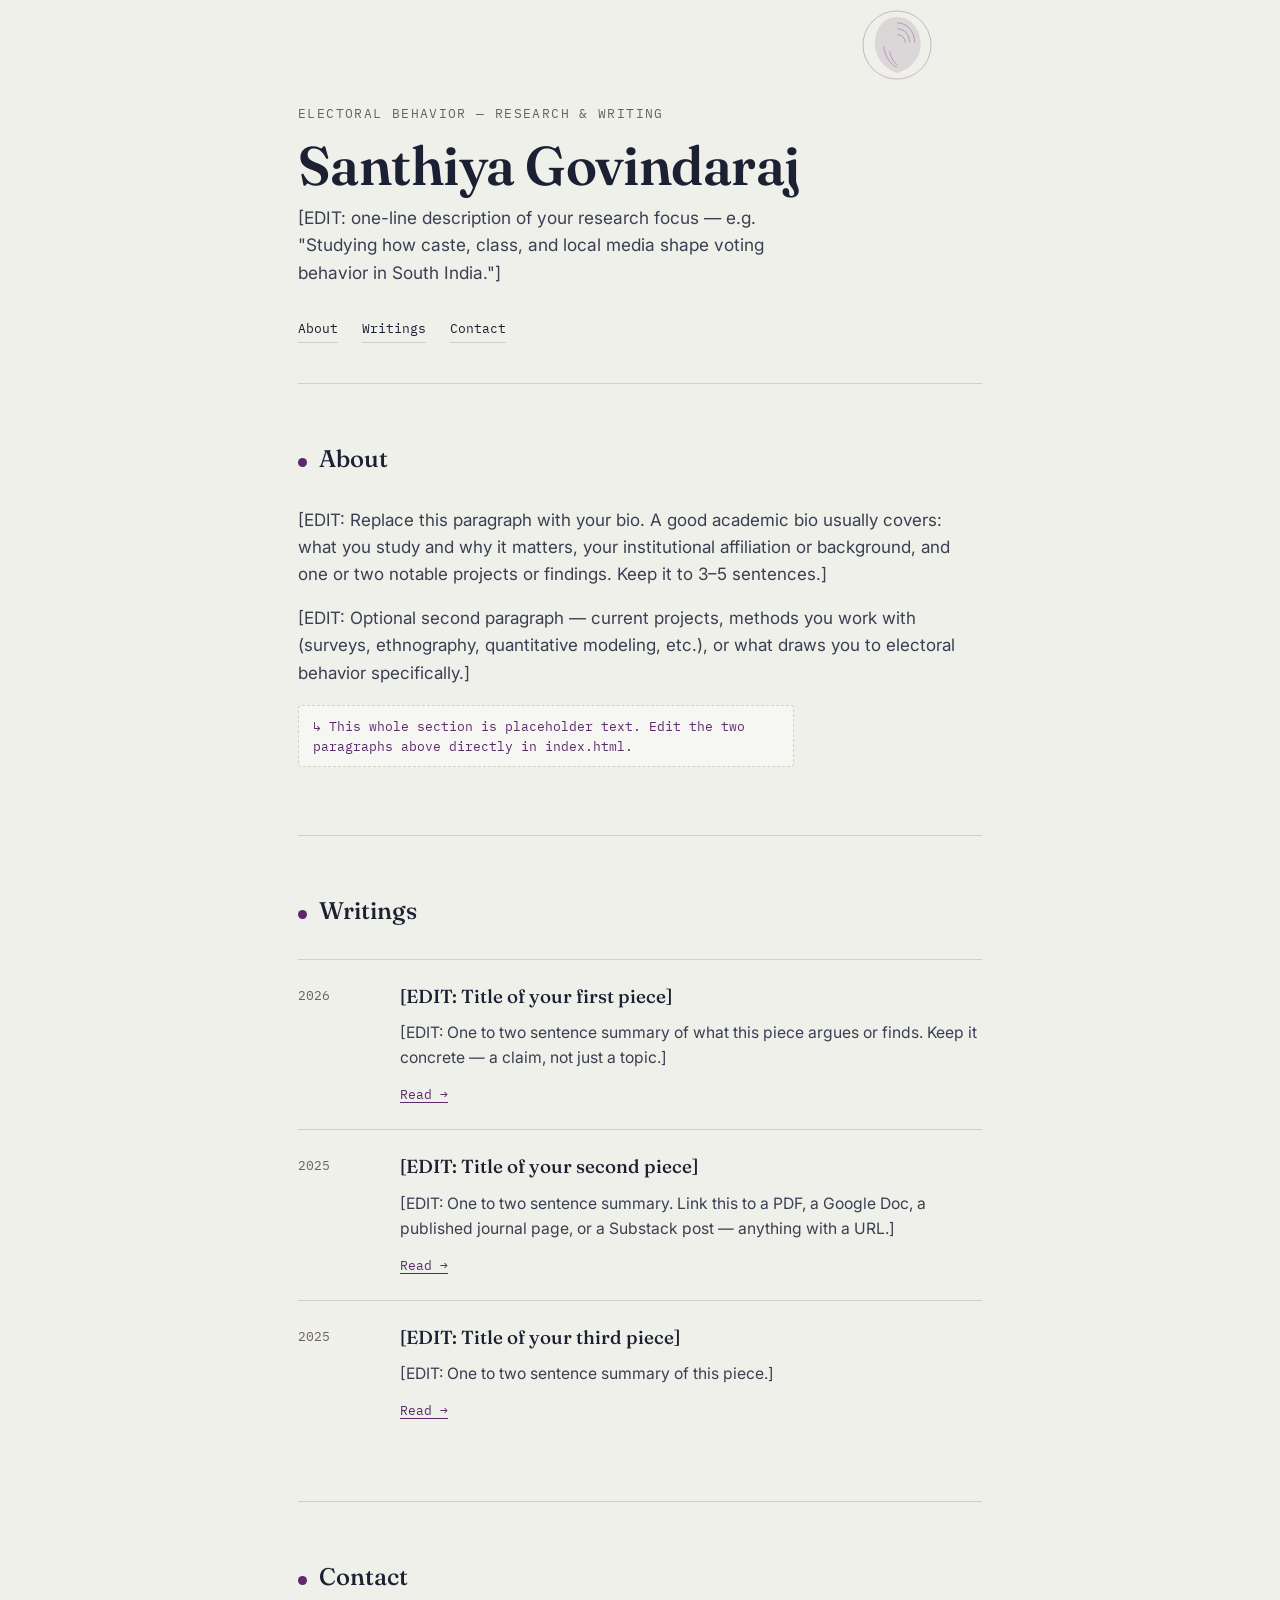
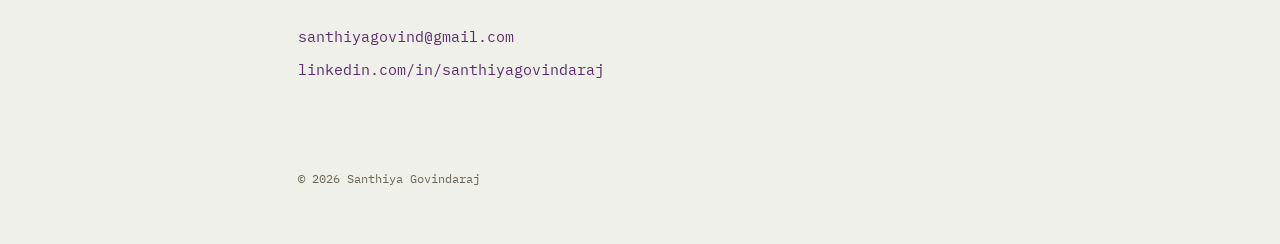
==== index.html @ 6402f63f "Update contact email and LinkedIn link" ====
<!DOCTYPE html>
<html lang="en">
<head>
<meta charset="UTF-8">
<meta name="viewport" content="width=device-width, initial-scale=1.0">
<title>Santhiya Govindaraj — Electoral Behavior Research</title>
<meta name="description" content="Writings and research on electoral behavior by Santhiya Govindaraj.">

<link rel="preconnect" href="https://fonts.googleapis.com">
<link rel="preconnect" href="https://fonts.gstatic.com" crossorigin>
<link href="https://fonts.googleapis.com/css2?family=Fraunces:opsz,wght@9..144,400;9..144,500;9..144,600&family=Inter:wght@400;500;600&family=IBM+Plex+Mono:wght@400;500&display=swap" rel="stylesheet">

<style>
  /* ============ Tokens ============ */
  :root{
    --paper: #EEF0E9;
    --paper-raised: #F6F7F2;
    --ink: #1C2033;
    --ink-soft: #3A3F52;
    --accent: #5B2A6B;
    --accent-soft: #8A5B9B;
    --muted: #6B6455;
    --hairline: #D3D0C2;
    --max-w: 780px;
    --pad: clamp(20px, 5vw, 48px);
  }

  *{ box-sizing: border-box; }
  html{ scroll-behavior: smooth; }

  body{
    margin: 0;
    background: var(--paper);
    color: var(--ink);
    font-family: 'Inter', -apple-system, sans-serif;
    font-size: 17px;
    line-height: 1.6;
    -webkit-font-smoothing: antialiased;
  }

  a{ color: var(--accent); text-decoration-thickness: 1px; text-underline-offset: 3px; }
  a:hover{ color: var(--accent-soft); }
  a:focus-visible, button:focus-visible{
    outline: 2px solid var(--accent);
    outline-offset: 3px;
    border-radius: 2px;
  }

  .wrap{
    max-width: var(--max-w);
    margin: 0 auto;
    padding: 0 var(--pad);
  }

  .eyebrow{
    font-family: 'IBM Plex Mono', monospace;
    font-size: 12.5px;
    letter-spacing: 0.11em;
    text-transform: uppercase;
    color: var(--muted);
  }

  /* ============ Header ============ */
  header{
    padding: clamp(56px, 10vh, 96px) 0 40px;
    position: relative;
  }

  .mark{
    position: absolute;
    top: 8px;
    right: var(--pad);
    width: 74px;
    height: 74px;
    opacity: 0.9;
  }

  h1{
    font-family: 'Fraunces', serif;
    font-optical-sizing: auto;
    font-weight: 600;
    font-size: clamp(2.4rem, 6vw, 3.4rem);
    line-height: 1.05;
    margin: 14px 0 10px;
    letter-spacing: -0.01em;
  }

  .tagline{
    font-size: 1.08rem;
    color: var(--ink-soft);
    max-width: 46ch;
    margin: 0;
  }

  nav{
    margin-top: 32px;
    display: flex;
    gap: 24px;
    font-family: 'IBM Plex Mono', monospace;
    font-size: 13px;
  }
  nav a{
    color: var(--ink);
    text-decoration: none;
    border-bottom: 1px solid var(--hairline);
    padding-bottom: 3px;
  }
  nav a:hover{ color: var(--accent); border-color: var(--accent); }

  hr.hairline{
    border: none;
    border-top: 1px solid var(--hairline);
    margin: 0;
  }

  /* ============ Sections ============ */
  section{
    padding: 56px 0;
    border-bottom: 1px solid var(--hairline);
  }
  section:last-of-type{ border-bottom: none; }

  .section-head{
    display: flex;
    align-items: baseline;
    gap: 12px;
    margin-bottom: 28px;
  }
  .section-head .dot{
    width: 9px; height: 9px;
    border-radius: 50%;
    background: var(--accent);
    flex-shrink: 0;
  }
  .section-head h2{
    font-family: 'Fraunces', serif;
    font-weight: 500;
    font-size: 1.5rem;
    margin: 0;
  }

  .bio p{
    max-width: 62ch;
    color: var(--ink-soft);
  }
  .bio .placeholder-note{
    margin-top: 18px;
    font-family: 'IBM Plex Mono', monospace;
    font-size: 12.5px;
    color: var(--accent);
    background: var(--paper-raised);
    border: 1px dashed var(--hairline);
    padding: 10px 14px;
    border-radius: 4px;
  }

  /* ============ Writings list ============ */
  .writing{
    display: grid;
    grid-template-columns: 84px 1fr;
    gap: 18px;
    padding: 22px 0;
    border-top: 1px solid var(--hairline);
  }
  .writing:first-child{ border-top: none; padding-top: 0; }

  .writing .year{
    font-family: 'IBM Plex Mono', monospace;
    font-size: 13px;
    color: var(--muted);
    padding-top: 4px;
  }

  .writing h3{
    font-family: 'Fraunces', serif;
    font-weight: 500;
    font-size: 1.18rem;
    margin: 0 0 8px;
  }
  .writing h3 a{
    color: var(--ink);
    text-decoration: none;
  }
  .writing h3 a:hover{ color: var(--accent); }

  .writing p{
    margin: 0 0 10px;
    color: var(--ink-soft);
    font-size: 0.98rem;
    max-width: 60ch;
  }

  .writing .read-link{
    font-family: 'IBM Plex Mono', monospace;
    font-size: 12.5px;
  }

  /* ============ Contact ============ */
  .contact-links{
    display: flex;
    flex-direction: column;
    gap: 10px;
    font-family: 'IBM Plex Mono', monospace;
    font-size: 14.5px;
  }
  .contact-links a{ text-decoration: none; }
  .contact-links a:hover{ text-decoration: underline; }

  footer{
    padding: 32px var(--pad) 56px;
    max-width: var(--max-w);
    margin: 0 auto;
    color: var(--muted);
    font-family: 'IBM Plex Mono', monospace;
    font-size: 12px;
  }

  @media (max-width: 520px){
    .writing{ grid-template-columns: 1fr; gap: 4px; }
    .mark{ width: 52px; height: 52px; top: 4px; }
  }

  @media (prefers-reduced-motion: reduce){
    html{ scroll-behavior: auto; }
  }
</style>
</head>
<body>

<div class="wrap">
  <header>
    <svg class="mark" viewBox="0 0 100 100" aria-hidden="true">
      <circle cx="50" cy="50" r="46" fill="none" stroke="#5B2A6B" stroke-width="1.2" opacity="0.35"/>
      <path d="M50 12 C68 12 82 28 82 48 C82 66 70 82 50 88 C32 82 20 66 20 48 C20 28 32 12 50 12 Z"
            fill="#5B2A6B" opacity="0.14"/>
      <path d="M50 20 C64 20 74 32 74 47" fill="none" stroke="#5B2A6B" stroke-width="1" opacity="0.5"/>
      <path d="M50 28 C60 28 67 36 67 46" fill="none" stroke="#5B2A6B" stroke-width="1" opacity="0.5"/>
      <path d="M50 36 C57 36 61 41 61 47" fill="none" stroke="#5B2A6B" stroke-width="1" opacity="0.5"/>
      <path d="M32 52 C34 66 41 76 50 80" fill="none" stroke="#5B2A6B" stroke-width="1" opacity="0.5"/>
      <path d="M40 58 C42 68 46 74 51 77" fill="none" stroke="#5B2A6B" stroke-width="1" opacity="0.5"/>
    </svg>

    <p class="eyebrow">Electoral Behavior — Research &amp; Writing</p>
    <h1>Santhiya Govindaraj</h1>
    <p class="tagline">
      [EDIT: one-line description of your research focus — e.g. "Studying how caste,
      class, and local media shape voting behavior in South India."]
    </p>

    <nav>
      <a href="#about">About</a>
      <a href="#writings">Writings</a>
      <a href="#contact">Contact</a>
    </nav>
  </header>

  <hr class="hairline">

  <section id="about">
    <div class="section-head">
      <span class="dot"></span>
      <h2>About</h2>
    </div>
    <div class="bio">
      <p>
        [EDIT: Replace this paragraph with your bio. A good academic bio usually covers:
        what you study and why it matters, your institutional affiliation or background,
        and one or two notable projects or findings. Keep it to 3–5 sentences.]
      </p>
      <p>
        [EDIT: Optional second paragraph — current projects, methods you work with
        (surveys, ethnography, quantitative modeling, etc.), or what draws you to
        electoral behavior specifically.]
      </p>
      <p class="placeholder-note">
        ↳ This whole section is placeholder text. Edit the two paragraphs above directly in index.html.
      </p>
    </div>
  </section>

  <section id="writings">
    <div class="section-head">
      <span class="dot"></span>
      <h2>Writings</h2>
    </div>

    <div class="writing">
      <div class="year">2026</div>
      <div>
        <h3><a href="#">[EDIT: Title of your first piece]</a></h3>
        <p>[EDIT: One to two sentence summary of what this piece argues or finds. Keep it concrete — a claim, not just a topic.]</p>
        <a class="read-link" href="#">Read →</a>
      </div>
    </div>

    <div class="writing">
      <div class="year">2025</div>
      <div>
        <h3><a href="#">[EDIT: Title of your second piece]</a></h3>
        <p>[EDIT: One to two sentence summary. Link this to a PDF, a Google Doc, a published journal page, or a Substack post — anything with a URL.]</p>
        <a class="read-link" href="#">Read →</a>
      </div>
    </div>

    <div class="writing">
      <div class="year">2025</div>
      <div>
        <h3><a href="#">[EDIT: Title of your third piece]</a></h3>
        <p>[EDIT: One to two sentence summary of this piece.]</p>
        <a class="read-link" href="#">Read →</a>
      </div>
    </div>
  </section>

  <section id="contact">
    <div class="section-head">
      <span class="dot"></span>
      <h2>Contact</h2>
    </div>
    <div class="contact-links">
      <a href="mailto:santhiyagovind@gmail.com">santhiyagovind@gmail.com</a>
      <a href="https://linkedin.com/in/santhiyagovindaraj" target="_blank" rel="noopener">linkedin.com/in/santhiyagovindaraj</a>
    </div>
  </section>
</div>

<footer>
  © <span id="year"></span> Santhiya Govindaraj
</footer>

<script>
  document.getElementById('year').textContent = new Date().getFullYear();
</script>

</body>
</html>
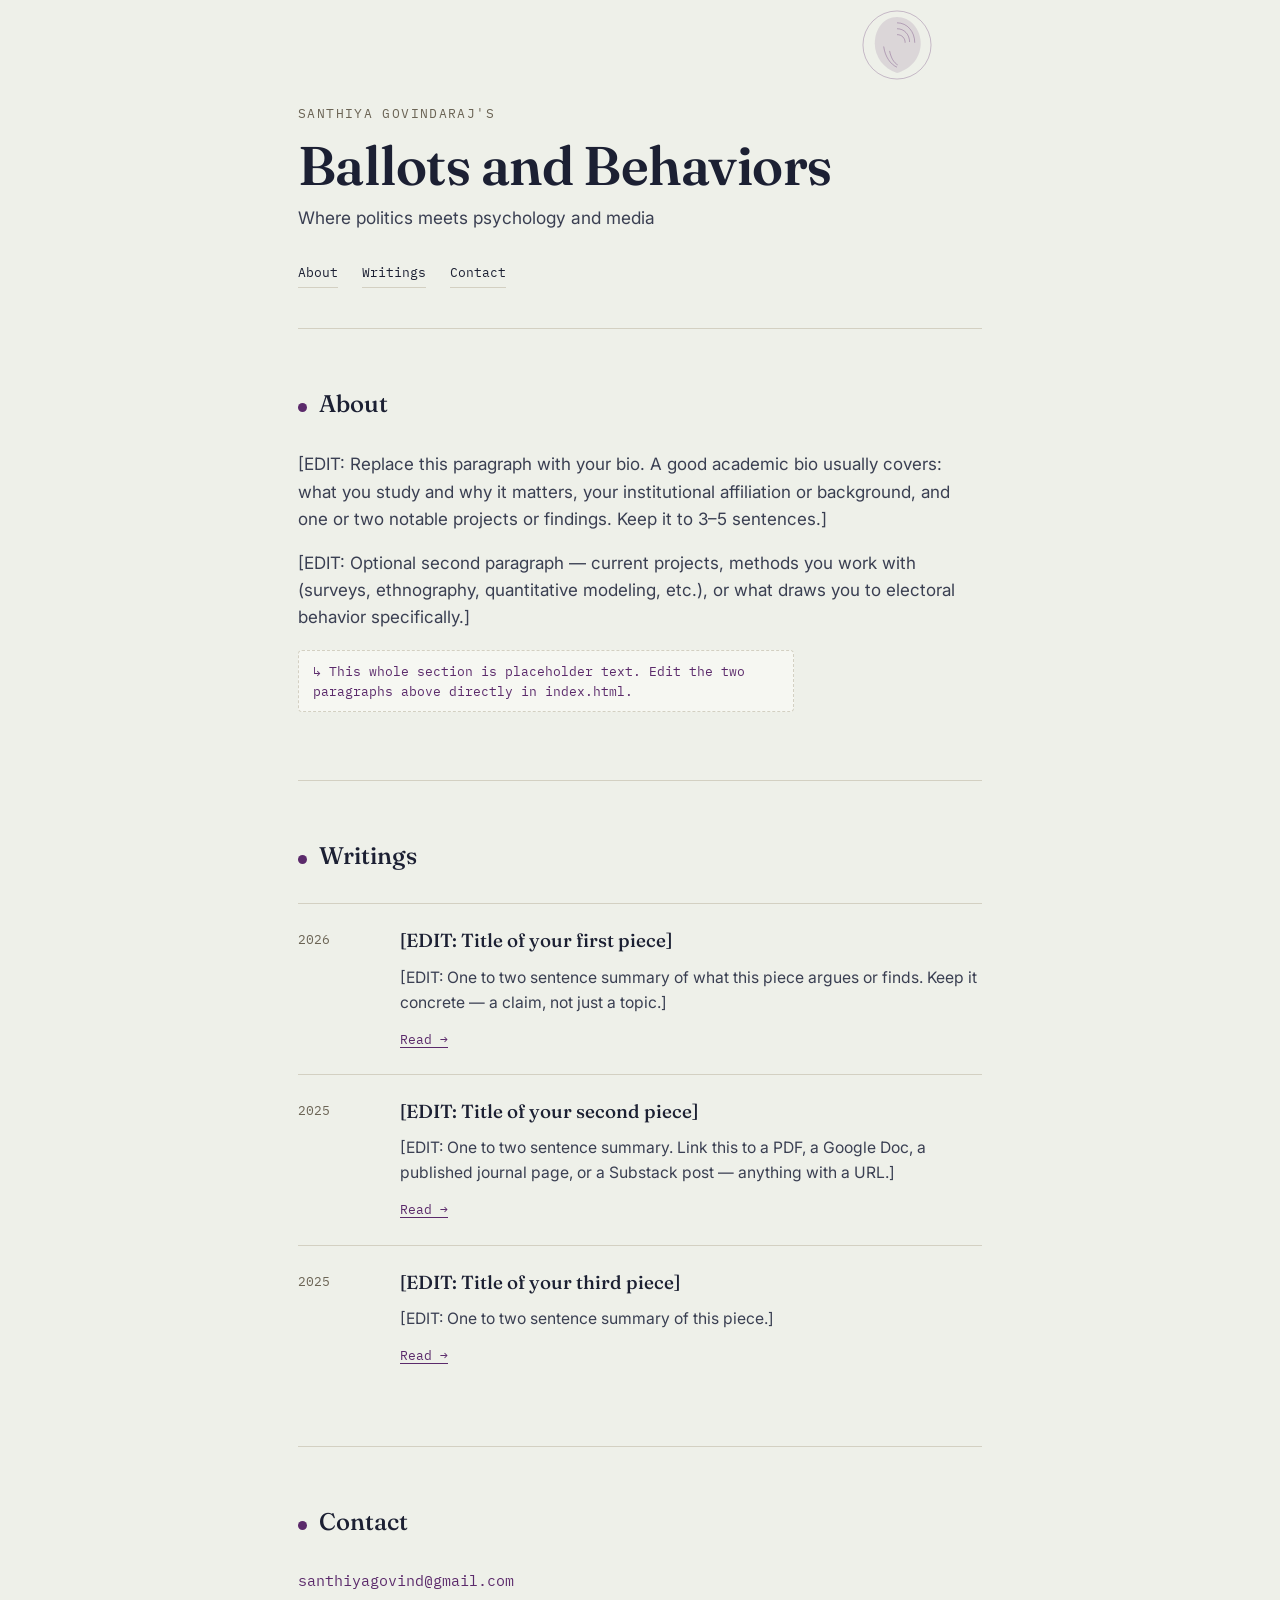
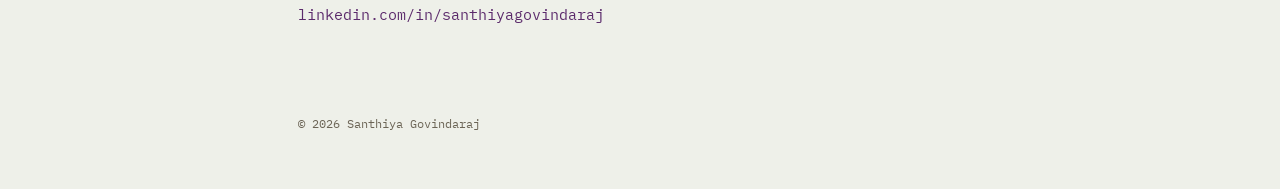
==== commit aaf26812: "Update title and headings in index.html" ====
--- a/index.html
+++ b/index.html
@@ -3,7 +3,7 @@
 <head>
 <meta charset="UTF-8">
 <meta name="viewport" content="width=device-width, initial-scale=1.0">
-<title>Santhiya Govindaraj — Electoral Behavior Research</title>
+<title>Ballots and Behaviors — Santhiya Govindaraj</title>
 <meta name="description" content="Writings and research on electoral behavior by Santhiya Govindaraj.">
 
 <link rel="preconnect" href="https://fonts.googleapis.com">
@@ -240,11 +240,10 @@
       <path d="M40 58 C42 68 46 74 51 77" fill="none" stroke="#5B2A6B" stroke-width="1" opacity="0.5"/>
     </svg>
 
-    <p class="eyebrow">Electoral Behavior — Research &amp; Writing</p>
-    <h1>Santhiya Govindaraj</h1>
+    <p class="eyebrow">Santhiya Govindaraj's</p>
+    <h1>Ballots and Behaviors</h1>
     <p class="tagline">
-      [EDIT: one-line description of your research focus — e.g. "Studying how caste,
-      class, and local media shape voting behavior in South India."]
+      Where politics meets psychology and media
     </p>
 
     <nav>
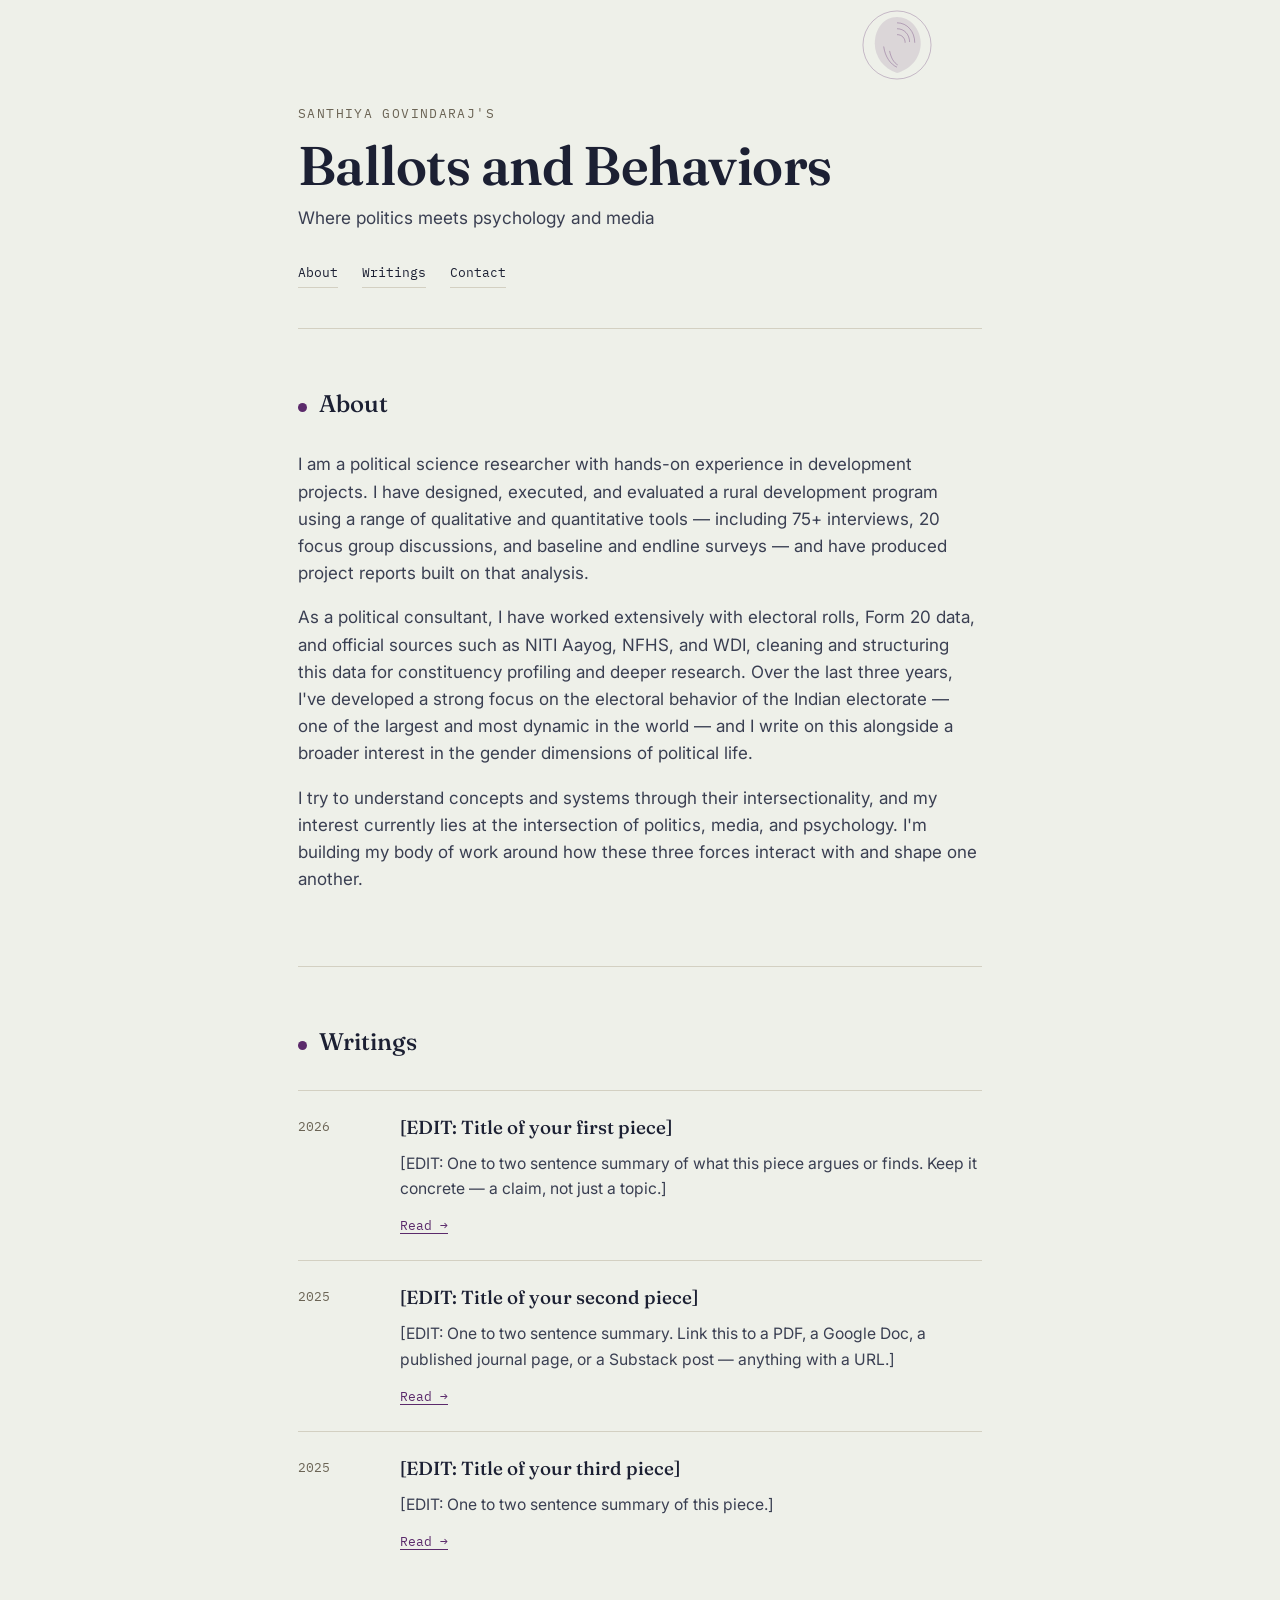
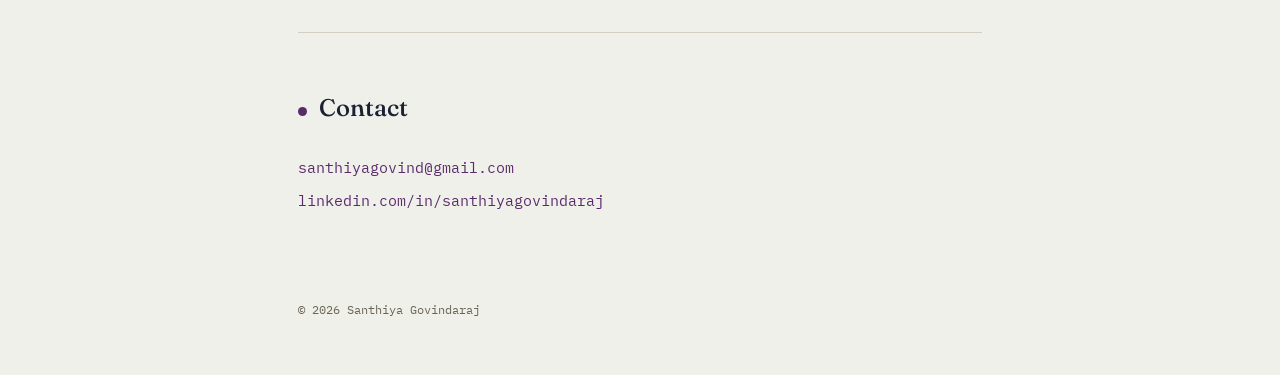
==== commit 3a84e98c: "Added real bio section in index.html" ====
--- a/index.html
+++ b/index.html
@@ -262,17 +262,23 @@
     </div>
     <div class="bio">
       <p>
-        [EDIT: Replace this paragraph with your bio. A good academic bio usually covers:
-        what you study and why it matters, your institutional affiliation or background,
-        and one or two notable projects or findings. Keep it to 3–5 sentences.]
+        I am a political science researcher with hands-on experience in development projects. 
+        I have designed, executed, and evaluated a rural development program using a range of 
+        qualitative and quantitative tools — including 75+ interviews, 20 focus group discussions,
+        and baseline and endline surveys — and have produced project reports built on that analysis.
       </p>
       <p>
-        [EDIT: Optional second paragraph — current projects, methods you work with
-        (surveys, ethnography, quantitative modeling, etc.), or what draws you to
-        electoral behavior specifically.]
+        As a political consultant, I have worked extensively with electoral rolls, Form 20 data, 
+        and official sources such as NITI Aayog, NFHS, and WDI, cleaning and structuring this data 
+        for constituency profiling and deeper research. Over the last three years, I've developed a 
+        strong focus on the electoral behavior of the Indian electorate — one of the largest and most 
+        dynamic in the world — and I write on this alongside a broader interest in the gender 
+        dimensions of political life.
       </p>
-      <p class="placeholder-note">
-        ↳ This whole section is placeholder text. Edit the two paragraphs above directly in index.html.
+      <p>
+        I try to understand concepts and systems through their intersectionality, and my interest 
+        currently lies at the intersection of politics, media, and psychology. I'm building my body 
+        of work around how these three forces interact with and shape one another.
       </p>
     </div>
   </section>
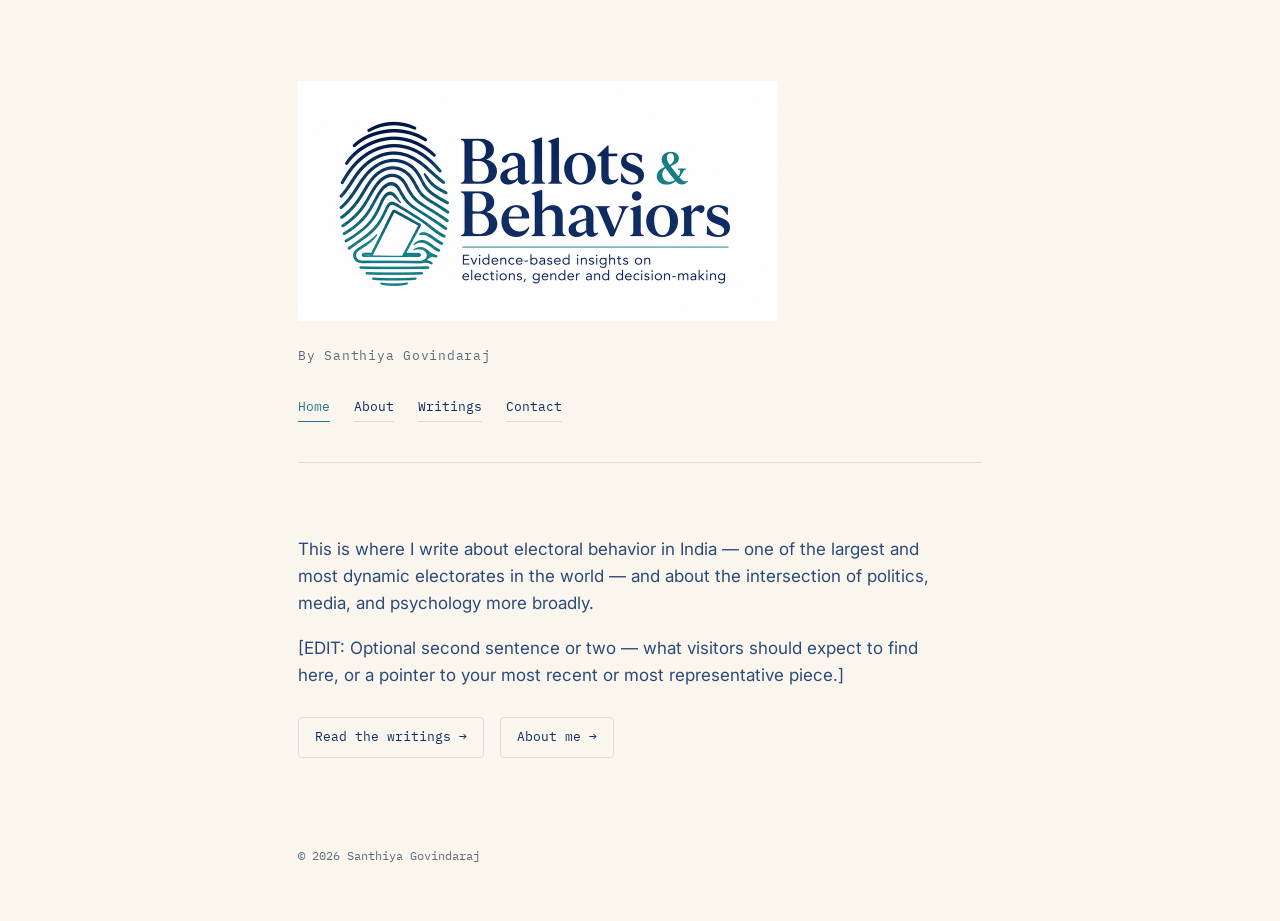
==== commit 99f83d16: "Rename index (1).html to index.html" ====
--- a/index.html
+++ b/index.html
@@ -9,328 +9,51 @@
 <link rel="preconnect" href="https://fonts.googleapis.com">
 <link rel="preconnect" href="https://fonts.gstatic.com" crossorigin>
 <link href="https://fonts.googleapis.com/css2?family=Fraunces:opsz,wght@9..144,400;9..144,500;9..144,600&family=Inter:wght@400;500;600&family=IBM+Plex+Mono:wght@400;500&display=swap" rel="stylesheet">
-
-<style>
-  /* ============ Tokens ============ */
-  :root{
-    --paper: #EEF0E9;
-    --paper-raised: #F6F7F2;
-    --ink: #1C2033;
-    --ink-soft: #3A3F52;
-    --accent: #5B2A6B;
-    --accent-soft: #8A5B9B;
-    --muted: #6B6455;
-    --hairline: #D3D0C2;
-    --max-w: 780px;
-    --pad: clamp(20px, 5vw, 48px);
-  }
-
-  *{ box-sizing: border-box; }
-  html{ scroll-behavior: smooth; }
-
-  body{
-    margin: 0;
-    background: var(--paper);
-    color: var(--ink);
-    font-family: 'Inter', -apple-system, sans-serif;
-    font-size: 17px;
-    line-height: 1.6;
-    -webkit-font-smoothing: antialiased;
-  }
-
-  a{ color: var(--accent); text-decoration-thickness: 1px; text-underline-offset: 3px; }
-  a:hover{ color: var(--accent-soft); }
-  a:focus-visible, button:focus-visible{
-    outline: 2px solid var(--accent);
-    outline-offset: 3px;
-    border-radius: 2px;
-  }
-
-  .wrap{
-    max-width: var(--max-w);
-    margin: 0 auto;
-    padding: 0 var(--pad);
-  }
-
-  .eyebrow{
-    font-family: 'IBM Plex Mono', monospace;
-    font-size: 12.5px;
-    letter-spacing: 0.11em;
-    text-transform: uppercase;
-    color: var(--muted);
-  }
-
-  /* ============ Header ============ */
-  header{
-    padding: clamp(56px, 10vh, 96px) 0 40px;
-    position: relative;
-  }
-
-  .mark{
-    position: absolute;
-    top: 8px;
-    right: var(--pad);
-    width: 74px;
-    height: 74px;
-    opacity: 0.9;
-  }
-
-  h1{
-    font-family: 'Fraunces', serif;
-    font-optical-sizing: auto;
-    font-weight: 600;
-    font-size: clamp(2.4rem, 6vw, 3.4rem);
-    line-height: 1.05;
-    margin: 14px 0 10px;
-    letter-spacing: -0.01em;
-  }
-
-  .tagline{
-    font-size: 1.08rem;
-    color: var(--ink-soft);
-    max-width: 46ch;
-    margin: 0;
-  }
-
-  nav{
-    margin-top: 32px;
-    display: flex;
-    gap: 24px;
-    font-family: 'IBM Plex Mono', monospace;
-    font-size: 13px;
-  }
-  nav a{
-    color: var(--ink);
-    text-decoration: none;
-    border-bottom: 1px solid var(--hairline);
-    padding-bottom: 3px;
-  }
-  nav a:hover{ color: var(--accent); border-color: var(--accent); }
-
-  hr.hairline{
-    border: none;
-    border-top: 1px solid var(--hairline);
-    margin: 0;
-  }
-
-  /* ============ Sections ============ */
-  section{
-    padding: 56px 0;
-    border-bottom: 1px solid var(--hairline);
-  }
-  section:last-of-type{ border-bottom: none; }
-
-  .section-head{
-    display: flex;
-    align-items: baseline;
-    gap: 12px;
-    margin-bottom: 28px;
-  }
-  .section-head .dot{
-    width: 9px; height: 9px;
-    border-radius: 50%;
-    background: var(--accent);
-    flex-shrink: 0;
-  }
-  .section-head h2{
-    font-family: 'Fraunces', serif;
-    font-weight: 500;
-    font-size: 1.5rem;
-    margin: 0;
-  }
-
-  .bio p{
-    max-width: 62ch;
-    color: var(--ink-soft);
-  }
-  .bio .placeholder-note{
-    margin-top: 18px;
-    font-family: 'IBM Plex Mono', monospace;
-    font-size: 12.5px;
-    color: var(--accent);
-    background: var(--paper-raised);
-    border: 1px dashed var(--hairline);
-    padding: 10px 14px;
-    border-radius: 4px;
-  }
-
-  /* ============ Writings list ============ */
-  .writing{
-    display: grid;
-    grid-template-columns: 84px 1fr;
-    gap: 18px;
-    padding: 22px 0;
-    border-top: 1px solid var(--hairline);
-  }
-  .writing:first-child{ border-top: none; padding-top: 0; }
-
-  .writing .year{
-    font-family: 'IBM Plex Mono', monospace;
-    font-size: 13px;
-    color: var(--muted);
-    padding-top: 4px;
-  }
-
-  .writing h3{
-    font-family: 'Fraunces', serif;
-    font-weight: 500;
-    font-size: 1.18rem;
-    margin: 0 0 8px;
-  }
-  .writing h3 a{
-    color: var(--ink);
-    text-decoration: none;
-  }
-  .writing h3 a:hover{ color: var(--accent); }
-
-  .writing p{
-    margin: 0 0 10px;
-    color: var(--ink-soft);
-    font-size: 0.98rem;
-    max-width: 60ch;
-  }
-
-  .writing .read-link{
-    font-family: 'IBM Plex Mono', monospace;
-    font-size: 12.5px;
-  }
-
-  /* ============ Contact ============ */
-  .contact-links{
-    display: flex;
-    flex-direction: column;
-    gap: 10px;
-    font-family: 'IBM Plex Mono', monospace;
-    font-size: 14.5px;
-  }
-  .contact-links a{ text-decoration: none; }
-  .contact-links a:hover{ text-decoration: underline; }
-
-  footer{
-    padding: 32px var(--pad) 56px;
-    max-width: var(--max-w);
-    margin: 0 auto;
-    color: var(--muted);
-    font-family: 'IBM Plex Mono', monospace;
-    font-size: 12px;
-  }
-
-  @media (max-width: 520px){
-    .writing{ grid-template-columns: 1fr; gap: 4px; }
-    .mark{ width: 52px; height: 52px; top: 4px; }
-  }
-
-  @media (prefers-reduced-motion: reduce){
-    html{ scroll-behavior: auto; }
-  }
-</style>
+<link rel="stylesheet" href="style.css">
+<link rel="icon" type="image/png" href="logo.png">
 </head>
 <body>
 
 <div class="wrap">
   <header>
-    <svg class="mark" viewBox="0 0 100 100" aria-hidden="true">
-      <circle cx="50" cy="50" r="46" fill="none" stroke="#5B2A6B" stroke-width="1.2" opacity="0.35"/>
-      <path d="M50 12 C68 12 82 28 82 48 C82 66 70 82 50 88 C32 82 20 66 20 48 C20 28 32 12 50 12 Z"
-            fill="#5B2A6B" opacity="0.14"/>
-      <path d="M50 20 C64 20 74 32 74 47" fill="none" stroke="#5B2A6B" stroke-width="1" opacity="0.5"/>
-      <path d="M50 28 C60 28 67 36 67 46" fill="none" stroke="#5B2A6B" stroke-width="1" opacity="0.5"/>
-      <path d="M50 36 C57 36 61 41 61 47" fill="none" stroke="#5B2A6B" stroke-width="1" opacity="0.5"/>
-      <path d="M32 52 C34 66 41 76 50 80" fill="none" stroke="#5B2A6B" stroke-width="1" opacity="0.5"/>
-      <path d="M40 58 C42 68 46 74 51 77" fill="none" stroke="#5B2A6B" stroke-width="1" opacity="0.5"/>
-    </svg>
+    <a href="index.html" class="wordmark-link">
+      <img src="wordmark.png" alt="Ballots &amp; Behaviors — Evidence-based insights on elections, gender and decision-making" class="wordmark">
+    </a>
+    <p class="byline">By Santhiya Govindaraj</p>
 
-    <p class="eyebrow">Santhiya Govindaraj's</p>
-    <h1>Ballots and Behaviors</h1>
-    <p class="tagline">
-      Where politics meets psychology and media
-    </p>
-
-    <nav>
-      <a href="#about">About</a>
-      <a href="#writings">Writings</a>
-      <a href="#contact">Contact</a>
+    <nav class="main-nav">
+      <a href="index.html" aria-current="page">Home</a>
+      <a href="about.html">About</a>
+      <a href="writings.html">Writings</a>
+      <a href="contact.html">Contact</a>
     </nav>
   </header>
 
   <hr class="hairline">
 
-  <section id="about">
-    <div class="section-head">
-      <span class="dot"></span>
-      <h2>About</h2>
-    </div>
-    <div class="bio">
+  <main>
+    <div class="home-intro">
       <p>
-        I am a political science researcher with hands-on experience in development projects. 
-        I have designed, executed, and evaluated a rural development program using a range of 
-        qualitative and quantitative tools — including 75+ interviews, 20 focus group discussions,
-        and baseline and endline surveys — and have produced project reports built on that analysis.
+        This is where I write about electoral behavior in India — one of the largest
+        and most dynamic electorates in the world — and about the intersection of
+        politics, media, and psychology more broadly.
       </p>
       <p>
-        As a political consultant, I have worked extensively with electoral rolls, Form 20 data, 
-        and official sources such as NITI Aayog, NFHS, and WDI, cleaning and structuring this data 
-        for constituency profiling and deeper research. Over the last three years, I've developed a 
-        strong focus on the electoral behavior of the Indian electorate — one of the largest and most 
-        dynamic in the world — and I write on this alongside a broader interest in the gender 
-        dimensions of political life.
+        [EDIT: Optional second sentence or two — what visitors should expect to find here,
+        or a pointer to your most recent or most representative piece.]
       </p>
-      <p>
-        I try to understand concepts and systems through their intersectionality, and my interest 
-        currently lies at the intersection of politics, media, and psychology. I'm building my body 
-        of work around how these three forces interact with and shape one another.
-      </p>
-    </div>
-  </section>
-
-  <section id="writings">
-    <div class="section-head">
-      <span class="dot"></span>
-      <h2>Writings</h2>
-    </div>
-
-    <div class="writing">
-      <div class="year">2026</div>
-      <div>
-        <h3><a href="#">[EDIT: Title of your first piece]</a></h3>
-        <p>[EDIT: One to two sentence summary of what this piece argues or finds. Keep it concrete — a claim, not just a topic.]</p>
-        <a class="read-link" href="#">Read →</a>
+      <div class="home-links">
+        <a href="writings.html">Read the writings →</a>
+        <a href="about.html">About me →</a>
       </div>
     </div>
-
-    <div class="writing">
-      <div class="year">2025</div>
-      <div>
-        <h3><a href="#">[EDIT: Title of your second piece]</a></h3>
-        <p>[EDIT: One to two sentence summary. Link this to a PDF, a Google Doc, a published journal page, or a Substack post — anything with a URL.]</p>
-        <a class="read-link" href="#">Read →</a>
-      </div>
-    </div>
-
-    <div class="writing">
-      <div class="year">2025</div>
-      <div>
-        <h3><a href="#">[EDIT: Title of your third piece]</a></h3>
-        <p>[EDIT: One to two sentence summary of this piece.]</p>
-        <a class="read-link" href="#">Read →</a>
-      </div>
-    </div>
-  </section>
-
-  <section id="contact">
-    <div class="section-head">
-      <span class="dot"></span>
-      <h2>Contact</h2>
-    </div>
-    <div class="contact-links">
-      <a href="mailto:santhiyagovind@gmail.com">santhiyagovind@gmail.com</a>
-      <a href="https://linkedin.com/in/santhiyagovindaraj" target="_blank" rel="noopener">linkedin.com/in/santhiyagovindaraj</a>
-    </div>
-  </section>
+  </main>
 </div>
 
 <footer>
-  © <span id="year"></span> Santhiya Govindaraj
+  <div class="wrap" style="padding:0;">
+    © <span id="year"></span> Santhiya Govindaraj
+  </div>
 </footer>
 
 <script>
--- a/style.css
+++ b/style.css
@@ -0,0 +1,231 @@
+/* ============ Tokens ============ */
+:root{
+  --paper: #FAF6EE;
+  --paper-raised: #F3EEE0;
+  --ink: #0F2D62;
+  --ink-soft: #2C4A78;
+  --accent: #227A84;
+  --accent-soft: #3D9AA3;
+  --muted: #5C6B7A;
+  --hairline: #D8DED8;
+  --max-w: 780px;
+  --pad: clamp(20px, 5vw, 48px);
+}
+
+*{ box-sizing: border-box; }
+html{ scroll-behavior: smooth; }
+
+body{
+  margin: 0;
+  background: var(--paper);
+  color: var(--ink);
+  font-family: 'Inter', -apple-system, sans-serif;
+  font-size: 17px;
+  line-height: 1.6;
+  -webkit-font-smoothing: antialiased;
+}
+
+a{ color: var(--accent); text-decoration-thickness: 1px; text-underline-offset: 3px; }
+a:hover{ color: var(--accent-soft); }
+a:focus-visible, button:focus-visible{
+  outline: 2px solid var(--accent);
+  outline-offset: 3px;
+  border-radius: 2px;
+}
+
+.wrap{
+  max-width: var(--max-w);
+  margin: 0 auto;
+  padding: 0 var(--pad);
+}
+
+.eyebrow{
+  font-family: 'IBM Plex Mono', monospace;
+  font-size: 12.5px;
+  letter-spacing: 0.11em;
+  text-transform: uppercase;
+  color: var(--muted);
+}
+
+/* ============ Header ============ */
+header{
+  padding: clamp(48px, 9vh, 88px) 0 40px;
+  position: relative;
+}
+
+.wordmark-link{
+  display: inline-block;
+  line-height: 0;
+}
+.wordmark{
+  width: min(100%, 480px);
+  height: auto;
+  display: block;
+}
+
+.byline{
+  font-family: 'IBM Plex Mono', monospace;
+  font-size: 12.5px;
+  letter-spacing: 0.06em;
+  color: var(--muted);
+  margin: 16px 0 0;
+}
+
+nav.main-nav{
+  margin-top: 32px;
+  display: flex;
+  gap: 24px;
+  font-family: 'IBM Plex Mono', monospace;
+  font-size: 13px;
+}
+nav.main-nav a{
+  color: var(--ink);
+  text-decoration: none;
+  border-bottom: 1px solid var(--hairline);
+  padding-bottom: 3px;
+}
+nav.main-nav a:hover{ color: var(--accent); border-color: var(--accent); }
+nav.main-nav a[aria-current="page"]{
+  color: var(--accent);
+  border-color: var(--accent);
+}
+
+hr.hairline{
+  border: none;
+  border-top: 1px solid var(--hairline);
+  margin: 0;
+}
+
+/* ============ Page body ============ */
+main{
+  padding: 56px 0;
+}
+
+.page-head{
+  display: flex;
+  align-items: baseline;
+  gap: 12px;
+  margin-bottom: 28px;
+}
+.page-head .dot{
+  width: 9px; height: 9px;
+  border-radius: 50%;
+  background: var(--accent);
+  flex-shrink: 0;
+}
+.page-head h2{
+  font-family: 'Fraunces', serif;
+  font-weight: 500;
+  font-size: 1.6rem;
+  margin: 0;
+}
+
+.bio p{
+  max-width: 62ch;
+  color: var(--ink-soft);
+}
+.bio .placeholder-note{
+  margin-top: 18px;
+  font-family: 'IBM Plex Mono', monospace;
+  font-size: 12.5px;
+  color: var(--accent);
+  background: var(--paper-raised);
+  border: 1px dashed var(--hairline);
+  padding: 10px 14px;
+  border-radius: 4px;
+}
+
+/* Home page intro */
+.home-intro p{
+  max-width: 58ch;
+  color: var(--ink-soft);
+}
+.home-links{
+  display: flex;
+  gap: 16px;
+  margin-top: 28px;
+  flex-wrap: wrap;
+}
+.home-links a{
+  font-family: 'IBM Plex Mono', monospace;
+  font-size: 13px;
+  text-decoration: none;
+  border: 1px solid var(--hairline);
+  padding: 9px 16px;
+  border-radius: 4px;
+  color: var(--ink);
+}
+.home-links a:hover{
+  border-color: var(--accent);
+  color: var(--accent);
+}
+
+/* ============ Writings list ============ */
+.writing{
+  display: grid;
+  grid-template-columns: 84px 1fr;
+  gap: 18px;
+  padding: 22px 0;
+  border-top: 1px solid var(--hairline);
+}
+.writing:first-child{ border-top: none; padding-top: 0; }
+
+.writing .year{
+  font-family: 'IBM Plex Mono', monospace;
+  font-size: 13px;
+  color: var(--muted);
+  padding-top: 4px;
+}
+
+.writing h3{
+  font-family: 'Fraunces', serif;
+  font-weight: 500;
+  font-size: 1.18rem;
+  margin: 0 0 8px;
+}
+.writing h3 a{
+  color: var(--ink);
+  text-decoration: none;
+}
+.writing h3 a:hover{ color: var(--accent); }
+
+.writing p{
+  margin: 0 0 10px;
+  color: var(--ink-soft);
+  font-size: 0.98rem;
+  max-width: 60ch;
+}
+
+.writing .read-link{
+  font-family: 'IBM Plex Mono', monospace;
+  font-size: 12.5px;
+}
+
+/* ============ Contact ============ */
+.contact-links{
+  display: flex;
+  flex-direction: column;
+  gap: 10px;
+  font-family: 'IBM Plex Mono', monospace;
+  font-size: 14.5px;
+}
+.contact-links a{ text-decoration: none; }
+.contact-links a:hover{ text-decoration: underline; }
+
+footer{
+  padding: 32px var(--pad) 56px;
+  max-width: var(--max-w);
+  margin: 0 auto;
+  color: var(--muted);
+  font-family: 'IBM Plex Mono', monospace;
+  font-size: 12px;
+}
+
+@media (max-width: 520px){
+  .writing{ grid-template-columns: 1fr; gap: 4px; }
+  .mark{ width: 46px; height: 46px; top: 4px; }
+}
+
+@media (prefers-reduced-motion: reduce){
+  html{ scroll-behavior: auto; }
+}
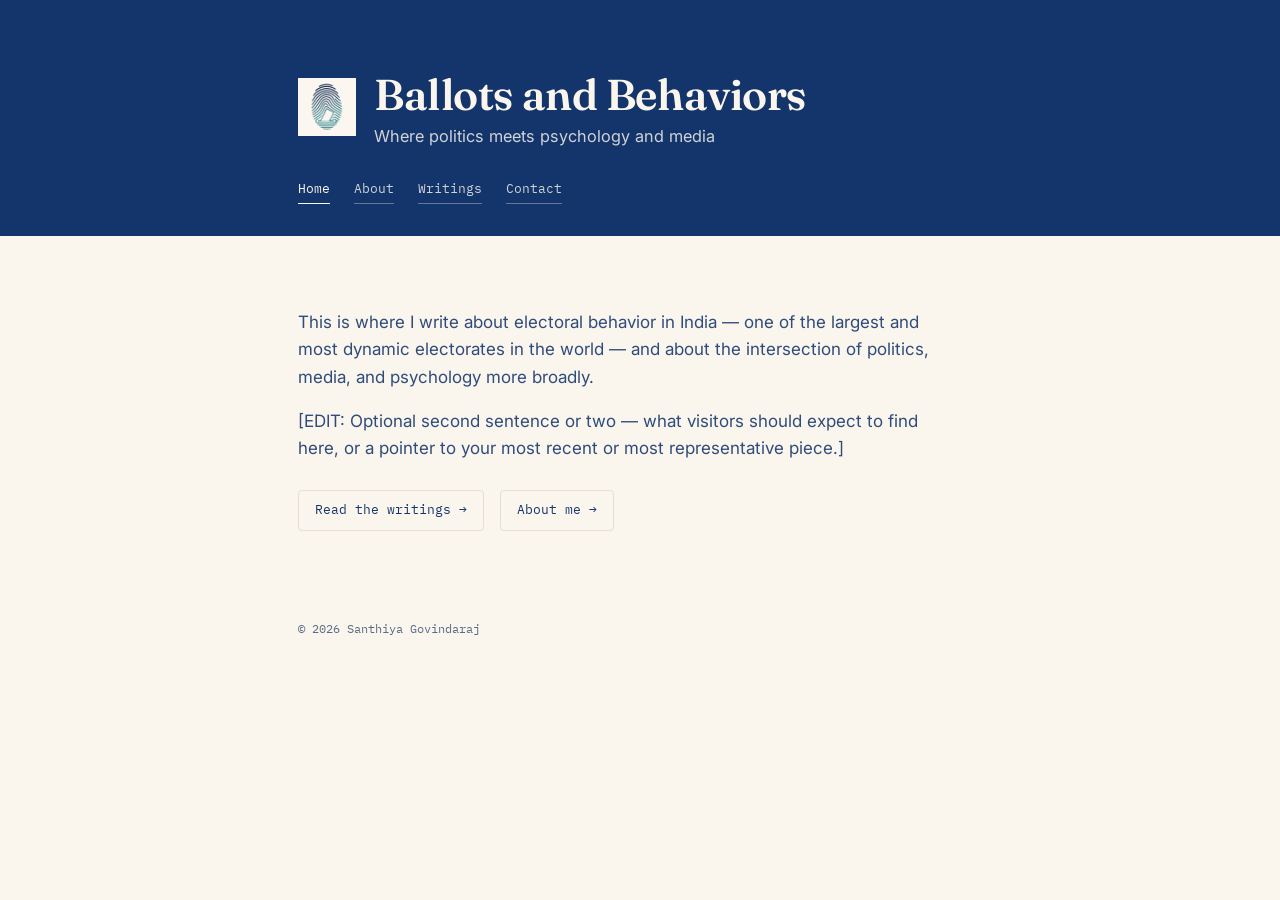
==== commit 26dc1170: "Updating the website design" ====
--- a/index.html
+++ b/index.html
@@ -14,12 +14,15 @@
 </head>
 <body>
 
-<div class="wrap">
-  <header>
-    <a href="index.html" class="wordmark-link">
-      <img src="wordmark.png" alt="Ballots &amp; Behaviors — Evidence-based insights on elections, gender and decision-making" class="wordmark">
-    </a>
-    <p class="byline">By Santhiya Govindaraj</p>
+<header class="ribbon">
+  <div class="header-inner">
+    <div class="brand">
+      <a href="index.html"><img src="logo.png" class="logo" alt="Ballots and Behaviors logo"></a>
+      <div class="brand-text">
+        <h1 class="site-title"><a href="index.html">Ballots and Behaviors</a></h1>
+        <p class="tagline">Where politics meets psychology and media</p>
+      </div>
+    </div>
 
     <nav class="main-nav">
       <a href="index.html" aria-current="page">Home</a>
@@ -27,10 +30,10 @@
       <a href="writings.html">Writings</a>
       <a href="contact.html">Contact</a>
     </nav>
-  </header>
+  </div>
+</header>
 
-  <hr class="hairline">
-
+<div class="wrap">
   <main>
     <div class="home-intro">
       <p>
--- a/style.css
+++ b/style.css
@@ -1,13 +1,12 @@
 /* ============ Tokens ============ */
 :root{
-  --paper: #FAF6EE;
-  --paper-raised: #F3EEE0;
-  --ink: #0F2D62;
-  --ink-soft: #2C4A78;
-  --accent: #227A84;
-  --accent-soft: #3D9AA3;
-  --muted: #5C6B7A;
-  --hairline: #D8DED8;
+  --blue: #14356B;
+  --blue-soft: #2C4F8A;
+  --cream: #FAF6EE;
+  --cream-raised: #F1ECDD;
+  --cream-soft: rgba(250, 246, 238, 0.82);
+  --muted: #5B6B85;
+  --hairline: #E4DFCF;
   --max-w: 780px;
   --pad: clamp(20px, 5vw, 48px);
 }
@@ -17,18 +16,18 @@
 
 body{
   margin: 0;
-  background: var(--paper);
-  color: var(--ink);
+  background: var(--cream);
+  color: var(--blue);
   font-family: 'Inter', -apple-system, sans-serif;
   font-size: 17px;
   line-height: 1.6;
   -webkit-font-smoothing: antialiased;
 }
 
-a{ color: var(--accent); text-decoration-thickness: 1px; text-underline-offset: 3px; }
-a:hover{ color: var(--accent-soft); }
+a{ color: var(--blue); text-decoration-thickness: 1px; text-underline-offset: 3px; }
+a:hover{ color: var(--blue-soft); }
 a:focus-visible, button:focus-visible{
-  outline: 2px solid var(--accent);
+  outline: 2px solid var(--blue);
   outline-offset: 3px;
   border-radius: 2px;
 }
@@ -47,53 +46,71 @@
   color: var(--muted);
 }
 
-/* ============ Header ============ */
-header{
-  padding: clamp(48px, 9vh, 88px) 0 40px;
-  position: relative;
-}
-
-.wordmark-link{
-  display: inline-block;
-  line-height: 0;
-}
-.wordmark{
-  width: min(100%, 480px);
-  height: auto;
-  display: block;
-}
-
-.byline{
-  font-family: 'IBM Plex Mono', monospace;
-  font-size: 12.5px;
-  letter-spacing: 0.06em;
-  color: var(--muted);
-  margin: 16px 0 0;
+/* ============ Header ribbon (full-bleed) ============ */
+header.ribbon{
+  background: var(--blue);
+  color: var(--cream);
+  width: 100%;
+}
+
+.header-inner{
+  max-width: var(--max-w);
+  margin: 0 auto;
+  padding: clamp(40px, 8vh, 72px) var(--pad) 32px;
+}
+
+.brand{
+  display: flex;
+  align-items: center;
+  gap: 18px;
+}
+
+.brand img.logo{
+  width: 58px;
+  height: 58px;
+  flex-shrink: 0;
+}
+
+.brand-text h1.site-title{
+  font-family: 'Fraunces', serif;
+  font-optical-sizing: auto;
+  font-weight: 600;
+  font-size: clamp(1.9rem, 5vw, 2.7rem);
+  line-height: 1.05;
+  margin: 0;
+  letter-spacing: -0.01em;
+  color: var(--cream);
+}
+.brand-text h1.site-title a{
+  color: var(--cream);
+  text-decoration: none;
+}
+.brand-text h1.site-title a:hover{ opacity: 0.85; }
+
+.tagline{
+  font-size: 1.02rem;
+  color: var(--cream-soft);
+  max-width: 46ch;
+  margin: 6px 0 0;
 }
 
 nav.main-nav{
-  margin-top: 32px;
+  margin-top: 30px;
   display: flex;
   gap: 24px;
   font-family: 'IBM Plex Mono', monospace;
   font-size: 13px;
 }
 nav.main-nav a{
-  color: var(--ink);
-  text-decoration: none;
-  border-bottom: 1px solid var(--hairline);
+  color: var(--cream-soft);
+  text-decoration: none;
+  border-bottom: 1px solid rgba(250, 246, 238, 0.35);
   padding-bottom: 3px;
 }
-nav.main-nav a:hover{ color: var(--accent); border-color: var(--accent); }
+nav.main-nav a:hover{ color: var(--cream); border-color: var(--cream); }
 nav.main-nav a[aria-current="page"]{
-  color: var(--accent);
-  border-color: var(--accent);
-}
-
-hr.hairline{
-  border: none;
-  border-top: 1px solid var(--hairline);
-  margin: 0;
+  color: var(--cream);
+  border-color: var(--cream);
 }
 
 /* ============ Page body ============ */
@@ -110,7 +127,7 @@
 .page-head .dot{
   width: 9px; height: 9px;
   border-radius: 50%;
-  background: var(--accent);
+  background: var(--blue);
   flex-shrink: 0;
 }
 .page-head h2{
@@ -118,18 +135,20 @@
   font-weight: 500;
   font-size: 1.6rem;
   margin: 0;
+  color: var(--blue);
 }
 
 .bio p{
   max-width: 62ch;
-  color: var(--ink-soft);
+  color: var(--blue);
+  opacity: 0.88;
 }
 .bio .placeholder-note{
   margin-top: 18px;
   font-family: 'IBM Plex Mono', monospace;
   font-size: 12.5px;
-  color: var(--accent);
-  background: var(--paper-raised);
+  color: var(--blue);
+  background: var(--cream-raised);
   border: 1px dashed var(--hairline);
   padding: 10px 14px;
   border-radius: 4px;
@@ -138,7 +157,8 @@
 /* Home page intro */
 .home-intro p{
   max-width: 58ch;
-  color: var(--ink-soft);
+  color: var(--blue);
+  opacity: 0.88;
 }
 .home-links{
   display: flex;
@@ -153,11 +173,11 @@
   border: 1px solid var(--hairline);
   padding: 9px 16px;
   border-radius: 4px;
-  color: var(--ink);
+  color: var(--blue);
 }
 .home-links a:hover{
-  border-color: var(--accent);
-  color: var(--accent);
+  border-color: var(--blue);
+  background: var(--cream-raised);
 }
 
 /* ============ Writings list ============ */
@@ -184,14 +204,15 @@
   margin: 0 0 8px;
 }
 .writing h3 a{
-  color: var(--ink);
-  text-decoration: none;
-}
-.writing h3 a:hover{ color: var(--accent); }
+  color: var(--blue);
+  text-decoration: none;
+}
+.writing h3 a:hover{ color: var(--blue-soft); }
 
 .writing p{
   margin: 0 0 10px;
-  color: var(--ink-soft);
+  color: var(--blue);
+  opacity: 0.85;
   font-size: 0.98rem;
   max-width: 60ch;
 }
@@ -223,7 +244,8 @@
 
 @media (max-width: 520px){
   .writing{ grid-template-columns: 1fr; gap: 4px; }
-  .mark{ width: 46px; height: 46px; top: 4px; }
+  .brand{ align-items: flex-start; }
+  .brand img.logo{ width: 44px; height: 44px; }
 }
 
 @media (prefers-reduced-motion: reduce){
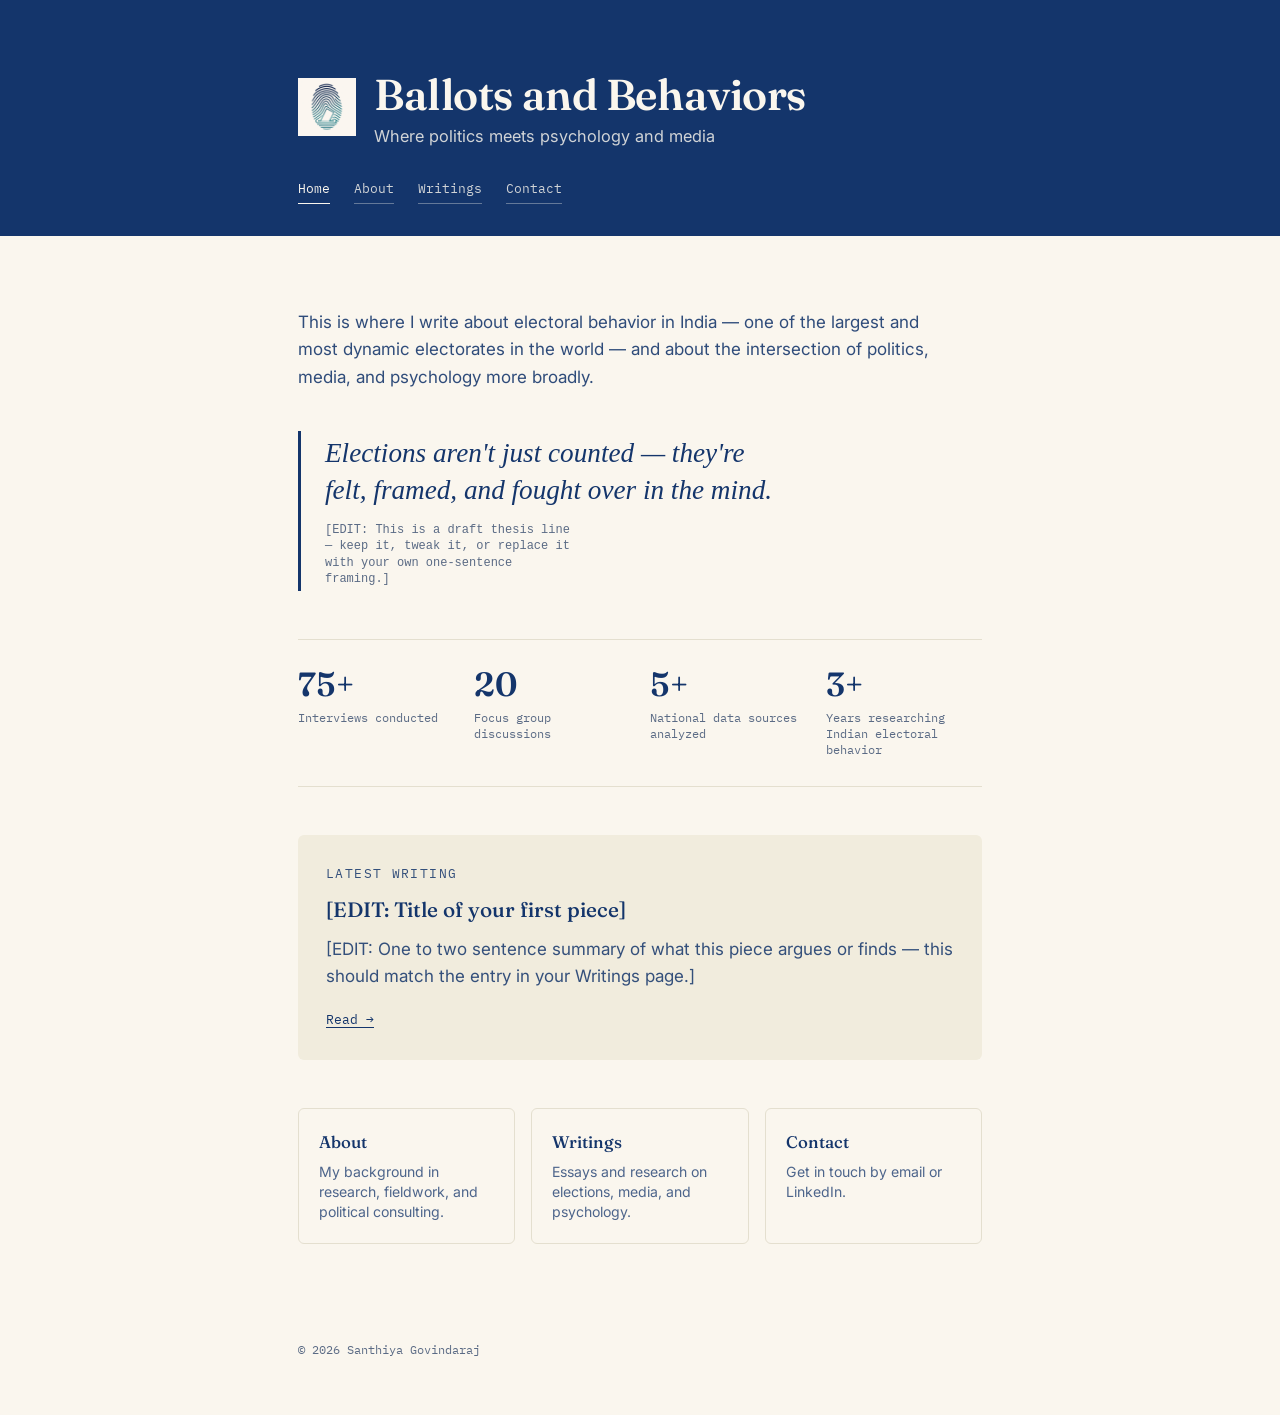
==== commit 5684a665: "Building the home page as landing page" ====
--- a/index.html
+++ b/index.html
@@ -41,14 +41,52 @@
         and most dynamic electorates in the world — and about the intersection of
         politics, media, and psychology more broadly.
       </p>
-      <p>
-        [EDIT: Optional second sentence or two — what visitors should expect to find here,
-        or a pointer to your most recent or most representative piece.]
-      </p>
-      <div class="home-links">
-        <a href="writings.html">Read the writings →</a>
-        <a href="about.html">About me →</a>
+    </div>
+
+    <blockquote class="thesis">
+      <p>Elections aren't just counted — they're felt, framed, and fought over in the mind.</p>
+      <p class="placeholder-note">[EDIT: This is a draft thesis line — keep it, tweak it, or replace it with your own one-sentence framing.]</p>
+    </blockquote>
+
+    <div class="stats-strip">
+      <div class="stat">
+        <div class="stat-num">75+</div>
+        <div class="stat-label">Interviews conducted</div>
       </div>
+      <div class="stat">
+        <div class="stat-num">20</div>
+        <div class="stat-label">Focus group discussions</div>
+      </div>
+      <div class="stat">
+        <div class="stat-num">5+</div>
+        <div class="stat-label">National data sources analyzed</div>
+      </div>
+      <div class="stat">
+        <div class="stat-num">3+</div>
+        <div class="stat-label">Years researching Indian electoral behavior</div>
+      </div>
+    </div>
+
+    <div class="featured">
+      <p class="eyebrow">Latest Writing</p>
+      <h3><a href="writings.html#writing-1">[EDIT: Title of your first piece]</a></h3>
+      <p>[EDIT: One to two sentence summary of what this piece argues or finds — this should match the entry in your Writings page.]</p>
+      <a class="read-link" href="writings.html#writing-1">Read →</a>
+    </div>
+
+    <div class="nav-cards">
+      <a class="nav-card" href="about.html">
+        <p class="nav-card-title">About</p>
+        <p class="nav-card-desc">My background in research, fieldwork, and political consulting.</p>
+      </a>
+      <a class="nav-card" href="writings.html">
+        <p class="nav-card-title">Writings</p>
+        <p class="nav-card-desc">Essays and research on elections, media, and psychology.</p>
+      </a>
+      <a class="nav-card" href="contact.html">
+        <p class="nav-card-title">Contact</p>
+        <p class="nav-card-desc">Get in touch by email or LinkedIn.</p>
+      </a>
     </div>
   </main>
 </div>
--- a/style.css
+++ b/style.css
@@ -160,24 +160,124 @@
   color: var(--blue);
   opacity: 0.88;
 }
-.home-links{
-  display: flex;
+
+/* Thesis pull-quote */
+.thesis{
+  margin: 40px 0;
+  padding: 4px 0 4px 24px;
+  border-left: 3px solid var(--blue);
+}
+.thesis p{
+  font-family: 'Fraunces', serif;
+  font-optical-sizing: auto;
+  font-weight: 500;
+  font-style: italic;
+  font-size: clamp(1.3rem, 3.2vw, 1.7rem);
+  line-height: 1.35;
+  color: var(--blue);
+  margin: 0;
+  max-width: 34ch;
+}
+.thesis .placeholder-note{
+  margin-top: 14px;
+  font-family: 'IBM Plex Mono', monospace;
+  font-size: 12px;
+  color: var(--muted);
+  font-style: normal;
+}
+
+/* Stats strip */
+.stats-strip{
+  display: grid;
+  grid-template-columns: repeat(4, 1fr);
+  gap: 20px;
+  margin: 48px 0;
+  padding: 28px 0;
+  border-top: 1px solid var(--hairline);
+  border-bottom: 1px solid var(--hairline);
+}
+.stat .stat-num{
+  font-family: 'Fraunces', serif;
+  font-weight: 600;
+  font-size: clamp(1.5rem, 4vw, 2.1rem);
+  color: var(--blue);
+  line-height: 1;
+}
+.stat .stat-label{
+  font-family: 'IBM Plex Mono', monospace;
+  font-size: 11.5px;
+  color: var(--muted);
+  margin-top: 8px;
+  line-height: 1.4;
+}
+
+/* Featured writing spotlight */
+.featured{
+  margin: 48px 0;
+  padding: 28px;
+  background: var(--cream-raised);
+  border-radius: 6px;
+}
+.featured .eyebrow{ margin-bottom: 10px; }
+.featured h3{
+  font-family: 'Fraunces', serif;
+  font-weight: 500;
+  font-size: 1.3rem;
+  margin: 0 0 10px;
+}
+.featured h3 a{
+  color: var(--blue);
+  text-decoration: none;
+}
+.featured h3 a:hover{ color: var(--blue-soft); }
+.featured p{
+  color: var(--blue);
+  opacity: 0.85;
+  max-width: 58ch;
+  margin: 0 0 14px;
+}
+.featured .read-link{
+  font-family: 'IBM Plex Mono', monospace;
+  font-size: 12.5px;
+}
+
+/* Nav cards */
+.nav-cards{
+  display: grid;
+  grid-template-columns: repeat(3, 1fr);
   gap: 16px;
-  margin-top: 28px;
-  flex-wrap: wrap;
-}
-.home-links a{
-  font-family: 'IBM Plex Mono', monospace;
-  font-size: 13px;
-  text-decoration: none;
+  margin: 48px 0 8px;
+}
+.nav-card{
+  display: block;
+  padding: 20px;
   border: 1px solid var(--hairline);
-  padding: 9px 16px;
-  border-radius: 4px;
-  color: var(--blue);
-}
-.home-links a:hover{
+  border-radius: 6px;
+  text-decoration: none;
+  transition: border-color 0.15s ease, background 0.15s ease;
+}
+.nav-card:hover{
   border-color: var(--blue);
   background: var(--cream-raised);
+}
+.nav-card .nav-card-title{
+  font-family: 'Fraunces', serif;
+  font-weight: 500;
+  font-size: 1.05rem;
+  color: var(--blue);
+  margin: 0 0 6px;
+}
+.nav-card .nav-card-desc{
+  font-size: 0.88rem;
+  color: var(--blue);
+  opacity: 0.75;
+  margin: 0;
+  line-height: 1.45;
+}
+
+@media (max-width: 620px){
+  .stats-strip{ grid-template-columns: repeat(2, 1fr); }
+  .nav-cards{ grid-template-columns: 1fr; }
 }
 
 /* ============ Writings list ============ */
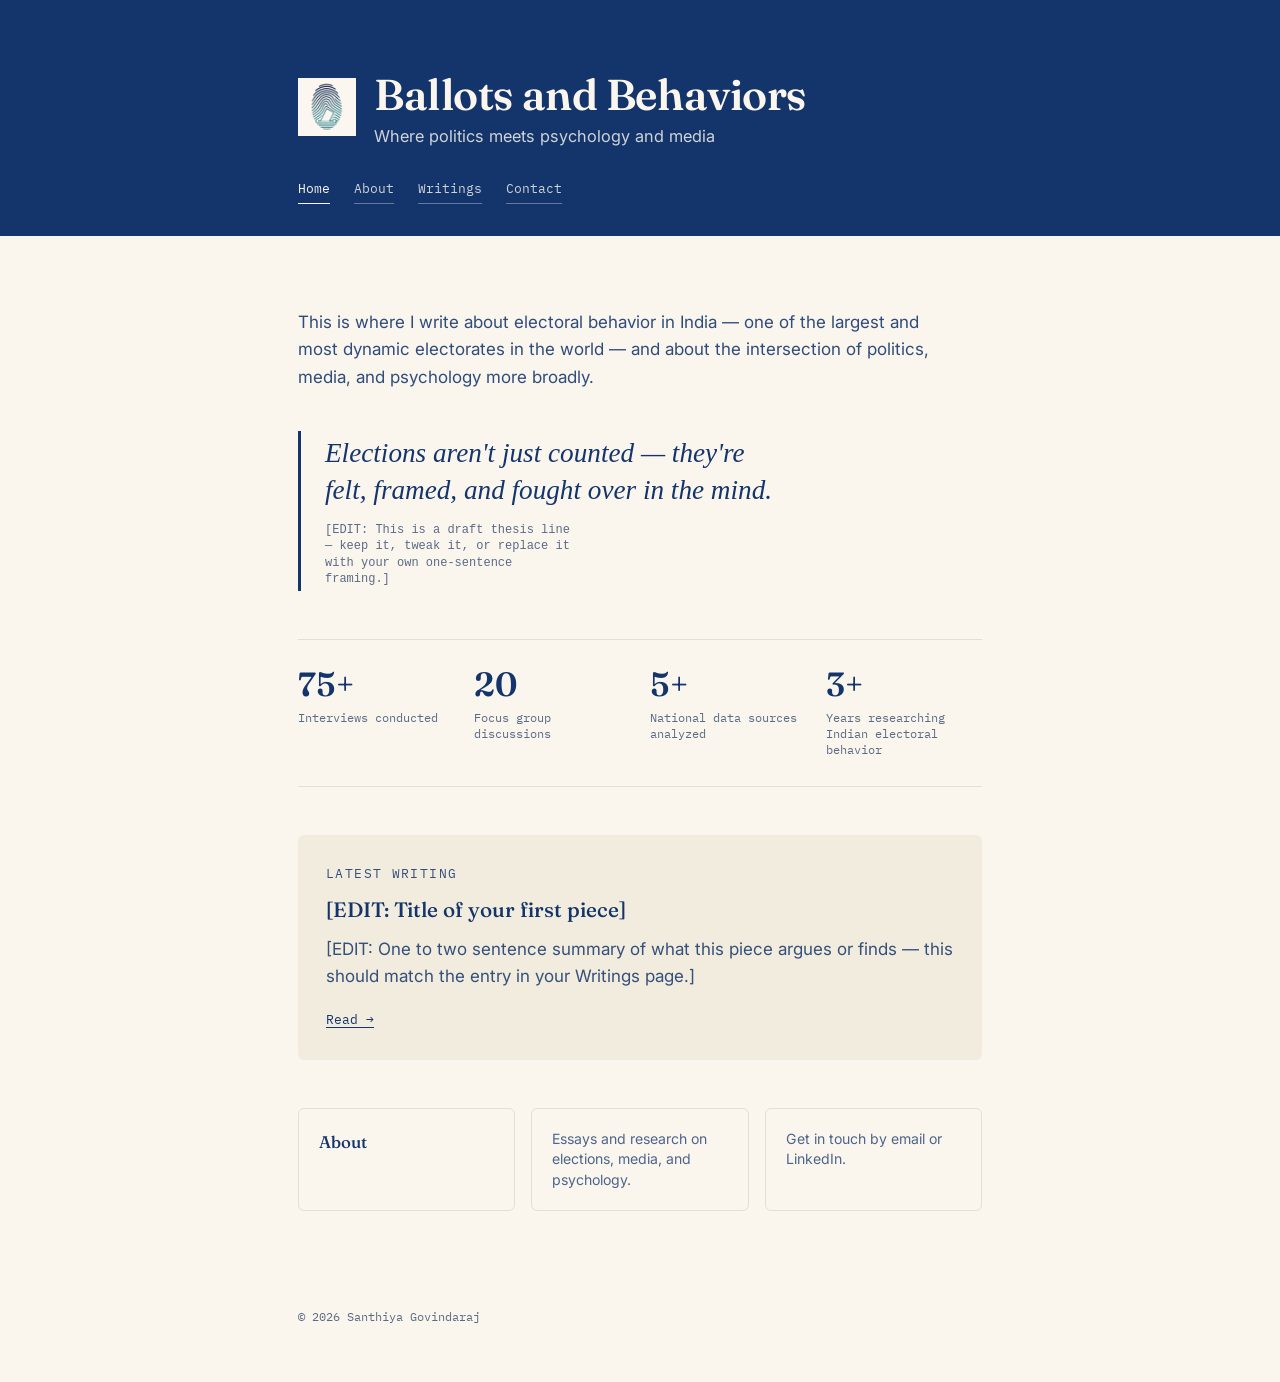
==== commit d6e01e40: "Removed duplications in the landing page. Removed descriptions from 'About', 'Writings', and 'Contac" ====
--- a/index.html
+++ b/index.html
@@ -77,14 +77,11 @@
     <div class="nav-cards">
       <a class="nav-card" href="about.html">
         <p class="nav-card-title">About</p>
-        <p class="nav-card-desc">My background in research, fieldwork, and political consulting.</p>
       </a>
       <a class="nav-card" href="writings.html">
-        <p class="nav-card-title">Writings</p>
         <p class="nav-card-desc">Essays and research on elections, media, and psychology.</p>
       </a>
       <a class="nav-card" href="contact.html">
-        <p class="nav-card-title">Contact</p>
         <p class="nav-card-desc">Get in touch by email or LinkedIn.</p>
       </a>
     </div>
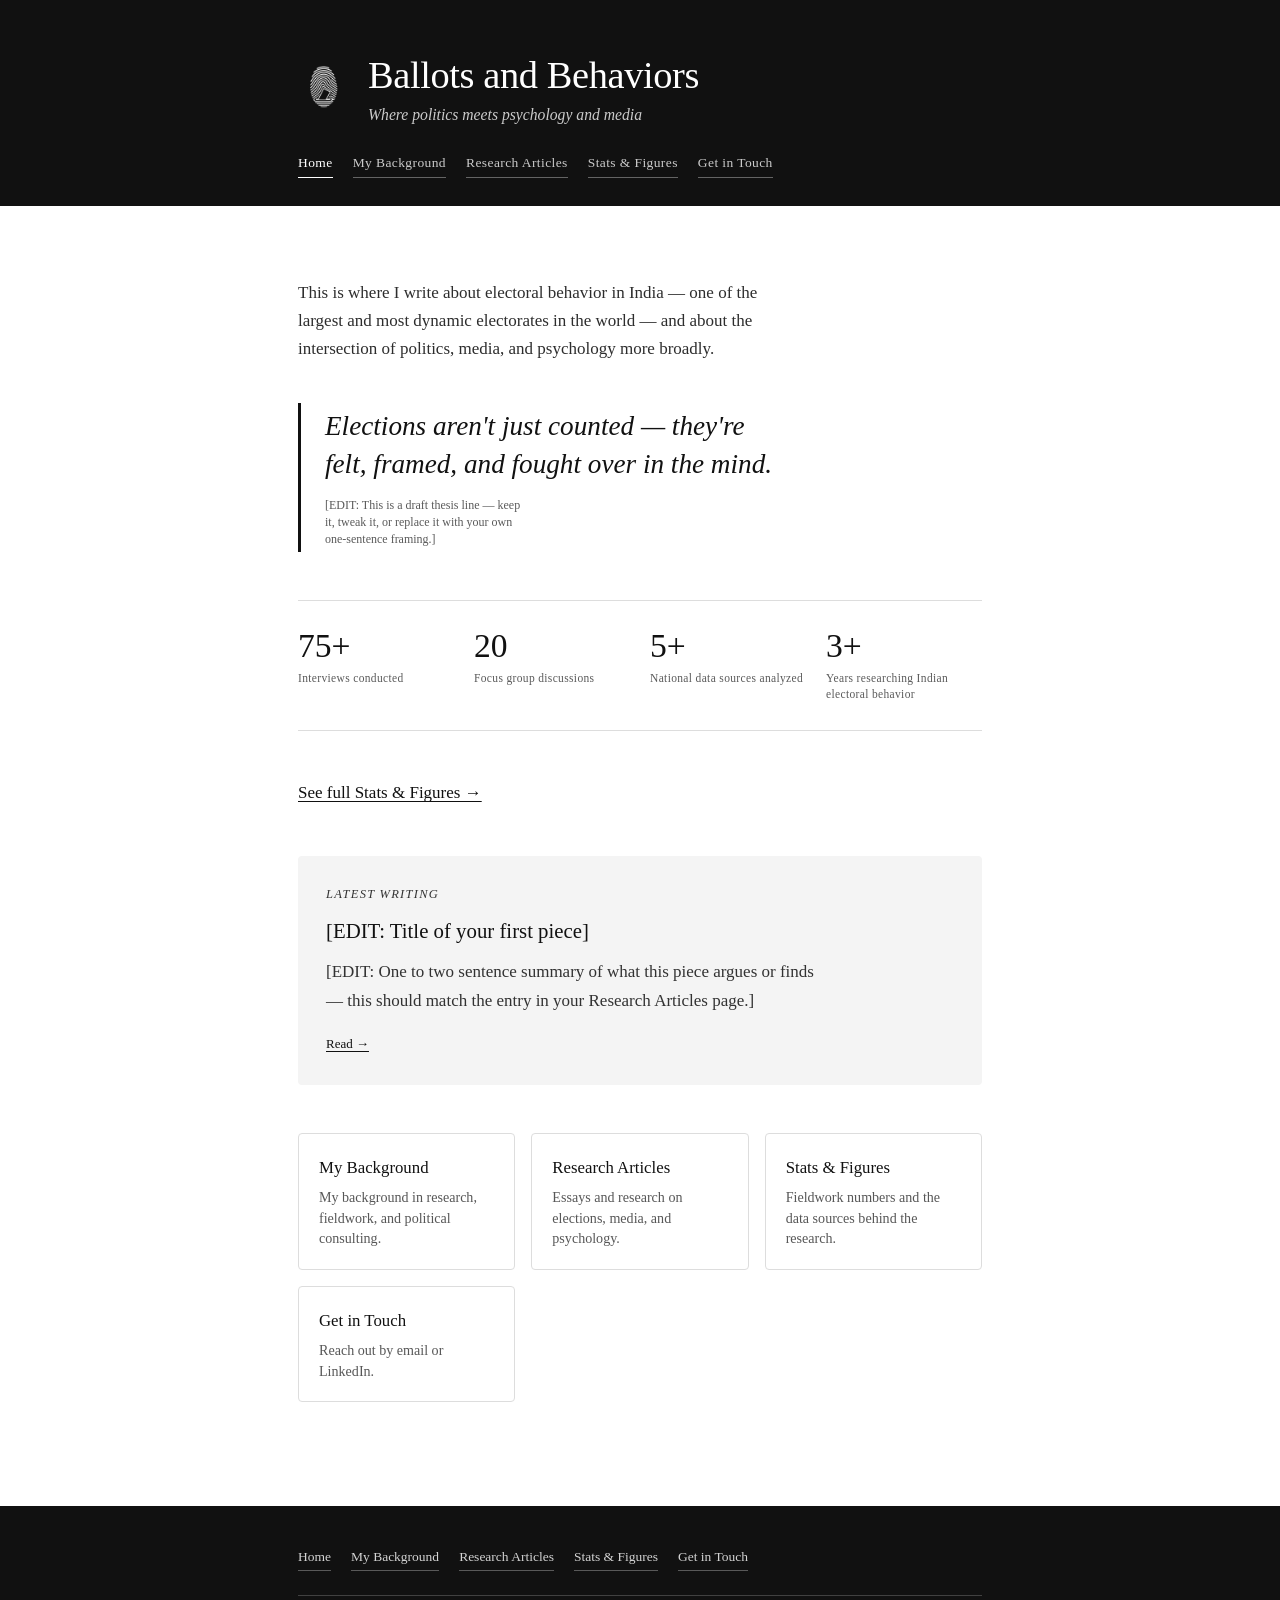
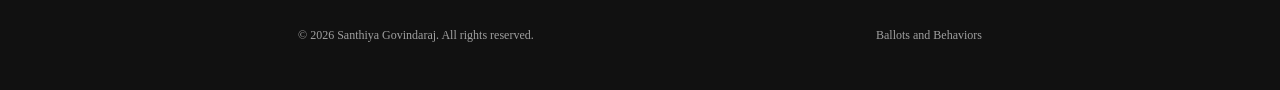
==== commit dc916a48: "Rename pages, add stats & figures, new coloring" ====
--- a/index.html
+++ b/index.html
@@ -6,9 +6,6 @@
 <title>Ballots and Behaviors — Santhiya Govindaraj</title>
 <meta name="description" content="Writings and research on electoral behavior by Santhiya Govindaraj.">
 
-<link rel="preconnect" href="https://fonts.googleapis.com">
-<link rel="preconnect" href="https://fonts.gstatic.com" crossorigin>
-<link href="https://fonts.googleapis.com/css2?family=Fraunces:opsz,wght@9..144,400;9..144,500;9..144,600&family=Inter:wght@400;500;600&family=IBM+Plex+Mono:wght@400;500&display=swap" rel="stylesheet">
 <link rel="stylesheet" href="style.css">
 <link rel="icon" type="image/png" href="logo.png">
 </head>
@@ -17,7 +14,7 @@
 <header class="ribbon">
   <div class="header-inner">
     <div class="brand">
-      <a href="index.html"><img src="logo.png" class="logo" alt="Ballots and Behaviors logo"></a>
+      <a href="index.html"><img src="logo-header.png" class="logo" alt="Ballots and Behaviors logo"></a>
       <div class="brand-text">
         <h1 class="site-title"><a href="index.html">Ballots and Behaviors</a></h1>
         <p class="tagline">Where politics meets psychology and media</p>
@@ -26,16 +23,18 @@
 
     <nav class="main-nav">
       <a href="index.html" aria-current="page">Home</a>
-      <a href="about.html">About</a>
-      <a href="writings.html">Writings</a>
-      <a href="contact.html">Contact</a>
+      <a href="about.html">My Background</a>
+      <a href="writings.html">Research Articles</a>
+      <a href="stats.html">Stats &amp; Figures</a>
+      <a href="contact.html">Get in Touch</a>
     </nav>
   </div>
 </header>
+<div class="header-spacer"></div>
 
 <div class="wrap">
   <main>
-    <div class="home-intro">
+    <div class="home-intro reveal">
       <p>
         This is where I write about electoral behavior in India — one of the largest
         and most dynamic electorates in the world — and about the intersection of
@@ -43,12 +42,12 @@
       </p>
     </div>
 
-    <blockquote class="thesis">
+    <blockquote class="thesis reveal reveal-delay-1">
       <p>Elections aren't just counted — they're felt, framed, and fought over in the mind.</p>
       <p class="placeholder-note">[EDIT: This is a draft thesis line — keep it, tweak it, or replace it with your own one-sentence framing.]</p>
     </blockquote>
 
-    <div class="stats-strip">
+    <div class="stats-strip reveal reveal-delay-2">
       <div class="stat">
         <div class="stat-num">75+</div>
         <div class="stat-label">Interviews conducted</div>
@@ -66,37 +65,53 @@
         <div class="stat-label">Years researching Indian electoral behavior</div>
       </div>
     </div>
+    <p class="reveal reveal-delay-2"><a class="read-link" href="stats.html">See full Stats &amp; Figures →</a></p>
 
-    <div class="featured">
+    <div class="featured reveal reveal-delay-1">
       <p class="eyebrow">Latest Writing</p>
       <h3><a href="writings.html#writing-1">[EDIT: Title of your first piece]</a></h3>
-      <p>[EDIT: One to two sentence summary of what this piece argues or finds — this should match the entry in your Writings page.]</p>
+      <p>[EDIT: One to two sentence summary of what this piece argues or finds — this should match the entry in your Research Articles page.]</p>
       <a class="read-link" href="writings.html#writing-1">Read →</a>
     </div>
 
-    <div class="nav-cards">
+    <div class="nav-cards reveal reveal-delay-2">
       <a class="nav-card" href="about.html">
-        <p class="nav-card-title">About</p>
+        <p class="nav-card-title">My Background</p>
+        <p class="nav-card-desc">My background in research, fieldwork, and political consulting.</p>
       </a>
       <a class="nav-card" href="writings.html">
+        <p class="nav-card-title">Research Articles</p>
         <p class="nav-card-desc">Essays and research on elections, media, and psychology.</p>
       </a>
+      <a class="nav-card" href="stats.html">
+        <p class="nav-card-title">Stats &amp; Figures</p>
+        <p class="nav-card-desc">Fieldwork numbers and the data sources behind the research.</p>
+      </a>
       <a class="nav-card" href="contact.html">
-        <p class="nav-card-desc">Get in touch by email or LinkedIn.</p>
+        <p class="nav-card-title">Get in Touch</p>
+        <p class="nav-card-desc">Reach out by email or LinkedIn.</p>
       </a>
     </div>
   </main>
 </div>
 
-<footer>
-  <div class="wrap" style="padding:0;">
-    © <span id="year"></span> Santhiya Govindaraj
+<footer class="ribbon">
+  <div class="footer-inner">
+    <nav class="footer-nav">
+      <a href="index.html">Home</a>
+      <a href="about.html">My Background</a>
+      <a href="writings.html">Research Articles</a>
+      <a href="stats.html">Stats &amp; Figures</a>
+      <a href="contact.html">Get in Touch</a>
+    </nav>
+    <div class="footer-bottom">
+      <p>© <span id="year"></span> Santhiya Govindaraj. All rights reserved.</p>
+      <p>Ballots and Behaviors</p>
+    </div>
   </div>
 </footer>
 
-<script>
-  document.getElementById('year').textContent = new Date().getFullYear();
-</script>
+<script src="script.js" defer></script>
 
 </body>
 </html>
--- a/style.css
+++ b/style.css
@@ -1,14 +1,14 @@
 /* ============ Tokens ============ */
 :root{
-  --blue: #14356B;
-  --blue-soft: #2C4F8A;
-  --cream: #FAF6EE;
-  --cream-raised: #F1ECDD;
-  --cream-soft: rgba(250, 246, 238, 0.82);
-  --muted: #5B6B85;
-  --hairline: #E4DFCF;
+  --ink: #111111;
+  --paper: #FFFFFF;
+  --paper-raised: #F4F4F4;
+  --muted: #5A5A5A;
+  --hairline: #DDDDDD;
   --max-w: 780px;
   --pad: clamp(20px, 5vw, 48px);
+  --font: Georgia, 'Times New Roman', Times, serif;
+  --header-h: 220px;
 }
 
 *{ box-sizing: border-box; }
@@ -16,18 +16,18 @@
 
 body{
   margin: 0;
-  background: var(--cream);
-  color: var(--blue);
-  font-family: 'Inter', -apple-system, sans-serif;
+  background: var(--paper);
+  color: var(--ink);
+  font-family: var(--font);
   font-size: 17px;
-  line-height: 1.6;
+  line-height: 1.65;
   -webkit-font-smoothing: antialiased;
 }
 
-a{ color: var(--blue); text-decoration-thickness: 1px; text-underline-offset: 3px; }
-a:hover{ color: var(--blue-soft); }
+a{ color: var(--ink); text-decoration-thickness: 1px; text-underline-offset: 3px; }
+a:hover{ opacity: 0.65; }
 a:focus-visible, button:focus-visible{
-  outline: 2px solid var(--blue);
+  outline: 2px solid var(--ink);
   outline-offset: 3px;
   border-radius: 2px;
 }
@@ -39,24 +39,40 @@
 }
 
 .eyebrow{
-  font-family: 'IBM Plex Mono', monospace;
+  font-family: var(--font);
   font-size: 12.5px;
-  letter-spacing: 0.11em;
+  letter-spacing: 0.1em;
   text-transform: uppercase;
   color: var(--muted);
-}
-
-/* ============ Header ribbon (full-bleed) ============ */
+  font-style: italic;
+}
+
+/* ============ Header ribbon (fixed, hide/show) ============ */
 header.ribbon{
-  background: var(--blue);
-  color: var(--cream);
+  background: var(--ink);
+  color: var(--paper);
   width: 100%;
+  position: fixed;
+  top: 0;
+  left: 0;
+  right: 0;
+  z-index: 1000;
+  transform: translateY(0);
+  transition: transform 0.35s ease;
+}
+header.ribbon.header-hidden{
+  transform: translateY(-100%);
+}
+
+/* Spacer so fixed header doesn't cover page content */
+.header-spacer{
+  height: var(--header-h);
 }
 
 .header-inner{
   max-width: var(--max-w);
   margin: 0 auto;
-  padding: clamp(40px, 8vh, 72px) var(--pad) 32px;
+  padding: clamp(32px, 6vh, 56px) var(--pad) 28px;
 }
 
 .brand{
@@ -66,51 +82,52 @@
 }
 
 .brand img.logo{
-  width: 58px;
-  height: 58px;
+  width: 52px;
+  height: 52px;
   flex-shrink: 0;
 }
 
 .brand-text h1.site-title{
-  font-family: 'Fraunces', serif;
-  font-optical-sizing: auto;
-  font-weight: 600;
-  font-size: clamp(1.9rem, 5vw, 2.7rem);
-  line-height: 1.05;
+  font-family: var(--font);
+  font-weight: normal;
+  font-size: clamp(1.7rem, 4.5vw, 2.4rem);
+  line-height: 1.1;
   margin: 0;
   letter-spacing: -0.01em;
-  color: var(--cream);
+  color: var(--paper);
 }
 .brand-text h1.site-title a{
-  color: var(--cream);
-  text-decoration: none;
-}
-.brand-text h1.site-title a:hover{ opacity: 0.85; }
+  color: var(--paper);
+  text-decoration: none;
+}
+.brand-text h1.site-title a:hover{ opacity: 0.8; }
 
 .tagline{
-  font-size: 1.02rem;
-  color: var(--cream-soft);
+  font-size: 0.98rem;
+  font-style: italic;
+  color: rgba(255, 255, 255, 0.78);
   max-width: 46ch;
   margin: 6px 0 0;
 }
 
 nav.main-nav{
-  margin-top: 30px;
-  display: flex;
-  gap: 24px;
-  font-family: 'IBM Plex Mono', monospace;
-  font-size: 13px;
+  margin-top: 24px;
+  display: flex;
+  gap: 20px;
+  flex-wrap: wrap;
+  font-size: 13.5px;
+  letter-spacing: 0.03em;
 }
 nav.main-nav a{
-  color: var(--cream-soft);
-  text-decoration: none;
-  border-bottom: 1px solid rgba(250, 246, 238, 0.35);
+  color: rgba(255, 255, 255, 0.78);
+  text-decoration: none;
+  border-bottom: 1px solid rgba(255, 255, 255, 0.35);
   padding-bottom: 3px;
 }
-nav.main-nav a:hover{ color: var(--cream); border-color: var(--cream); }
+nav.main-nav a:hover{ color: var(--paper); border-color: var(--paper); opacity: 1; }
 nav.main-nav a[aria-current="page"]{
-  color: var(--cream);
-  border-color: var(--cream);
+  color: var(--paper);
+  border-color: var(--paper);
 }
 
 /* ============ Page body ============ */
@@ -125,30 +142,31 @@
   margin-bottom: 28px;
 }
 .page-head .dot{
-  width: 9px; height: 9px;
+  width: 8px; height: 8px;
   border-radius: 50%;
-  background: var(--blue);
+  background: var(--ink);
   flex-shrink: 0;
 }
 .page-head h2{
-  font-family: 'Fraunces', serif;
-  font-weight: 500;
+  font-family: var(--font);
+  font-weight: normal;
+  font-style: italic;
   font-size: 1.6rem;
   margin: 0;
-  color: var(--blue);
+  color: var(--ink);
 }
 
 .bio p{
   max-width: 62ch;
-  color: var(--blue);
+  color: var(--ink);
   opacity: 0.88;
 }
 .bio .placeholder-note{
   margin-top: 18px;
-  font-family: 'IBM Plex Mono', monospace;
   font-size: 12.5px;
-  color: var(--blue);
-  background: var(--cream-raised);
+  font-style: italic;
+  color: var(--muted);
+  background: var(--paper-raised);
   border: 1px dashed var(--hairline);
   padding: 10px 14px;
   border-radius: 4px;
@@ -157,7 +175,7 @@
 /* Home page intro */
 .home-intro p{
   max-width: 58ch;
-  color: var(--blue);
+  color: var(--ink);
   opacity: 0.88;
 }
 
@@ -165,22 +183,19 @@
 .thesis{
   margin: 40px 0;
   padding: 4px 0 4px 24px;
-  border-left: 3px solid var(--blue);
+  border-left: 3px solid var(--ink);
 }
 .thesis p{
-  font-family: 'Fraunces', serif;
-  font-optical-sizing: auto;
-  font-weight: 500;
+  font-family: var(--font);
   font-style: italic;
   font-size: clamp(1.3rem, 3.2vw, 1.7rem);
-  line-height: 1.35;
-  color: var(--blue);
+  line-height: 1.4;
+  color: var(--ink);
   margin: 0;
   max-width: 34ch;
 }
 .thesis .placeholder-note{
   margin-top: 14px;
-  font-family: 'IBM Plex Mono', monospace;
   font-size: 12px;
   color: var(--muted);
   font-style: normal;
@@ -197,48 +212,54 @@
   border-bottom: 1px solid var(--hairline);
 }
 .stat .stat-num{
-  font-family: 'Fraunces', serif;
-  font-weight: 600;
+  font-family: var(--font);
   font-size: clamp(1.5rem, 4vw, 2.1rem);
-  color: var(--blue);
+  color: var(--ink);
   line-height: 1;
 }
 .stat .stat-label{
-  font-family: 'IBM Plex Mono', monospace;
   font-size: 11.5px;
+  letter-spacing: 0.03em;
   color: var(--muted);
   margin-top: 8px;
   line-height: 1.4;
+}
+.stat .stat-desc{
+  font-size: 13px;
+  color: var(--ink);
+  opacity: 0.75;
+  margin-top: 10px;
+  line-height: 1.5;
 }
 
 /* Featured writing spotlight */
 .featured{
   margin: 48px 0;
   padding: 28px;
-  background: var(--cream-raised);
-  border-radius: 6px;
+  background: var(--paper-raised);
+  border-radius: 4px;
 }
 .featured .eyebrow{ margin-bottom: 10px; }
 .featured h3{
-  font-family: 'Fraunces', serif;
-  font-weight: 500;
+  font-family: var(--font);
+  font-weight: normal;
   font-size: 1.3rem;
   margin: 0 0 10px;
 }
 .featured h3 a{
-  color: var(--blue);
-  text-decoration: none;
-}
-.featured h3 a:hover{ color: var(--blue-soft); }
+  color: var(--ink);
+  text-decoration: none;
+}
+.featured h3 a:hover{ opacity: 0.65; }
 .featured p{
-  color: var(--blue);
+  color: var(--ink);
   opacity: 0.85;
   max-width: 58ch;
   margin: 0 0 14px;
 }
 .featured .read-link{
-  font-family: 'IBM Plex Mono', monospace;
-  font-size: 12.5px;
+  font-size: 13px;
+  text-decoration: underline;
 }
 
 /* Nav cards */
@@ -252,32 +273,27 @@
   display: block;
   padding: 20px;
   border: 1px solid var(--hairline);
-  border-radius: 6px;
+  border-radius: 4px;
   text-decoration: none;
   transition: border-color 0.15s ease, background 0.15s ease;
 }
 .nav-card:hover{
-  border-color: var(--blue);
-  background: var(--cream-raised);
+  border-color: var(--ink);
+  background: var(--paper-raised);
+  opacity: 1;
 }
 .nav-card .nav-card-title{
-  font-family: 'Fraunces', serif;
-  font-weight: 500;
+  font-family: var(--font);
   font-size: 1.05rem;
-  color: var(--blue);
+  color: var(--ink);
   margin: 0 0 6px;
 }
 .nav-card .nav-card-desc{
   font-size: 0.88rem;
-  color: var(--blue);
-  opacity: 0.75;
+  color: var(--ink);
+  opacity: 0.7;
   margin: 0;
   line-height: 1.45;
-}
-
-@media (max-width: 620px){
-  .stats-strip{ grid-template-columns: repeat(2, 1fr); }
-  .nav-cards{ grid-template-columns: 1fr; }
 }
 
 /* ============ Writings list ============ */
@@ -291,35 +307,34 @@
 .writing:first-child{ border-top: none; padding-top: 0; }
 
 .writing .year{
-  font-family: 'IBM Plex Mono', monospace;
   font-size: 13px;
   color: var(--muted);
   padding-top: 4px;
 }
 
 .writing h3{
-  font-family: 'Fraunces', serif;
-  font-weight: 500;
+  font-family: var(--font);
+  font-weight: normal;
   font-size: 1.18rem;
   margin: 0 0 8px;
 }
 .writing h3 a{
-  color: var(--blue);
-  text-decoration: none;
-}
-.writing h3 a:hover{ color: var(--blue-soft); }
+  color: var(--ink);
+  text-decoration: none;
+}
+.writing h3 a:hover{ opacity: 0.65; }
 
 .writing p{
   margin: 0 0 10px;
-  color: var(--blue);
+  color: var(--ink);
   opacity: 0.85;
   font-size: 0.98rem;
   max-width: 60ch;
 }
 
 .writing .read-link{
-  font-family: 'IBM Plex Mono', monospace;
-  font-size: 12.5px;
+  font-size: 13px;
+  text-decoration: underline;
 }
 
 /* ============ Contact ============ */
@@ -327,27 +342,76 @@
   display: flex;
   flex-direction: column;
   gap: 10px;
-  font-family: 'IBM Plex Mono', monospace;
-  font-size: 14.5px;
-}
-.contact-links a{ text-decoration: none; }
-.contact-links a:hover{ text-decoration: underline; }
-
-footer{
-  padding: 32px var(--pad) 56px;
+  font-size: 15px;
+}
+.contact-links a{ text-decoration: underline; }
+.contact-links a:hover{ opacity: 0.65; }
+
+/* ============ Footer ribbon ============ */
+footer.ribbon{
+  background: var(--ink);
+  color: var(--paper);
+  width: 100%;
+  margin-top: 40px;
+}
+.footer-inner{
   max-width: var(--max-w);
   margin: 0 auto;
-  color: var(--muted);
-  font-family: 'IBM Plex Mono', monospace;
+  padding: 40px var(--pad) 32px;
+}
+.footer-nav{
+  display: flex;
+  flex-wrap: wrap;
+  gap: 20px;
+  margin-bottom: 24px;
+  font-size: 13.5px;
+}
+.footer-nav a{
+  color: rgba(255, 255, 255, 0.82);
+  text-decoration: none;
+  border-bottom: 1px solid rgba(255, 255, 255, 0.3);
+  padding-bottom: 2px;
+}
+.footer-nav a:hover{ color: var(--paper); opacity: 1; border-color: var(--paper); }
+.footer-bottom{
+  display: flex;
+  justify-content: space-between;
+  align-items: center;
+  flex-wrap: wrap;
+  gap: 10px;
+  padding-top: 18px;
+  border-top: 1px solid rgba(255, 255, 255, 0.2);
   font-size: 12px;
+  color: rgba(255, 255, 255, 0.6);
+}
+
+/* ============ Reveal-on-scroll animation ============ */
+.reveal{
+  opacity: 0;
+  transform: translateY(16px);
+  transition: opacity 0.6s ease, transform 0.6s ease;
+}
+.reveal-visible{
+  opacity: 1;
+  transform: translateY(0);
+}
+.reveal-delay-1{ transition-delay: 0.08s; }
+.reveal-delay-2{ transition-delay: 0.16s; }
+.reveal-delay-3{ transition-delay: 0.24s; }
+
+@media (prefers-reduced-motion: reduce){
+  html{ scroll-behavior: auto; }
+  header.ribbon{ transition: none; }
+  .reveal{ opacity: 1; transform: none; transition: none; }
+}
+
+@media (max-width: 620px){
+  .stats-strip{ grid-template-columns: repeat(2, 1fr); }
+  .nav-cards{ grid-template-columns: 1fr; }
 }
 
 @media (max-width: 520px){
   .writing{ grid-template-columns: 1fr; gap: 4px; }
   .brand{ align-items: flex-start; }
-  .brand img.logo{ width: 44px; height: 44px; }
-}
-
-@media (prefers-reduced-motion: reduce){
-  html{ scroll-behavior: auto; }
-}
+  .brand img.logo{ width: 42px; height: 42px; }
+}
